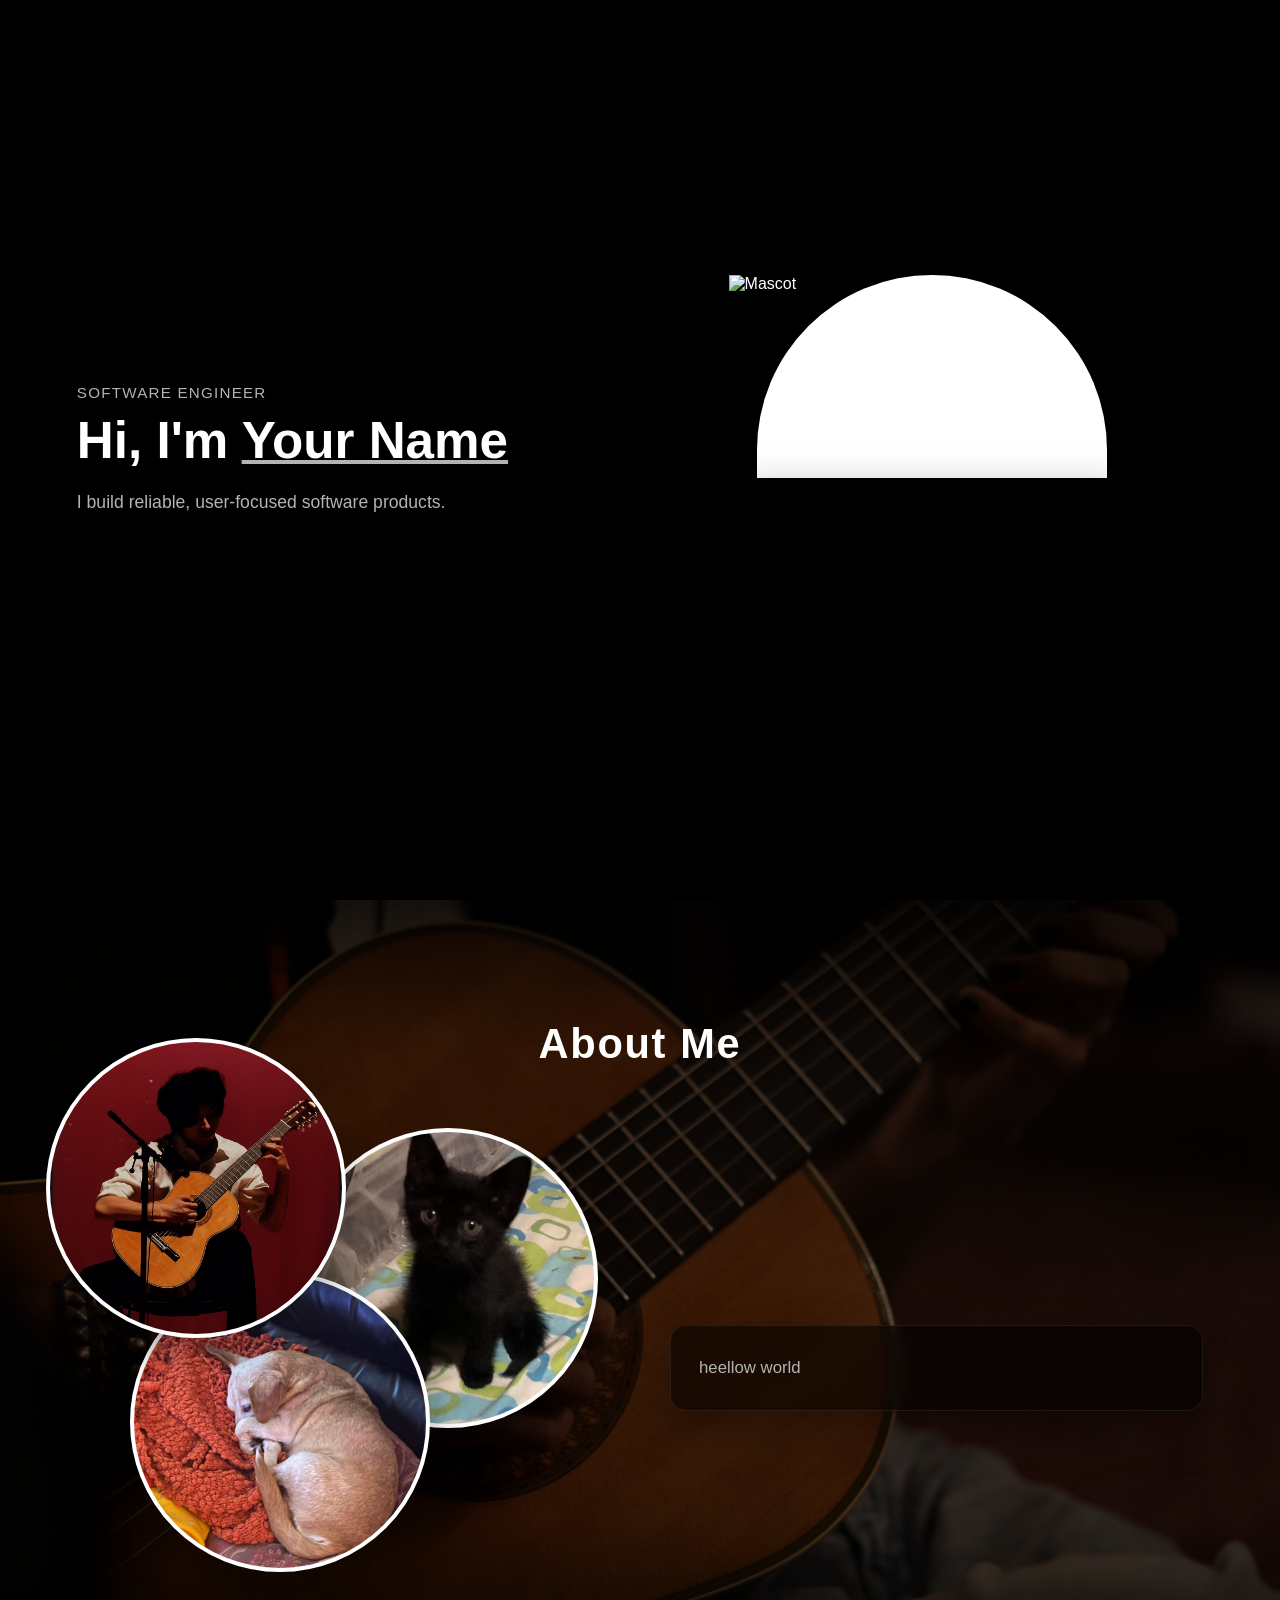
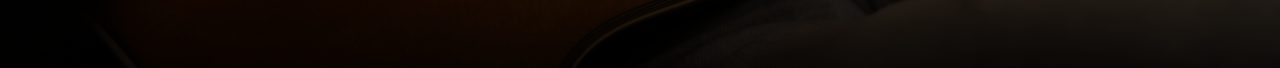
==== index.html @ 3bb7f2ee "Added about me section with photots of myself and my pets" ====
<!DOCTYPE html>
<html lang="en">
<head>
    <meta charset="UTF-8">
    <meta name="viewport" content="width=device-width, initial-scale=1.0">
    <title>Portfolio</title>
    <link rel="stylesheet" href="styles.css">
</head>
<body>
    <section class="hero">
        <div class="hero-left">
            <p class="eyebrow">Software Engineer</p>
            <h1 class="hero-title">Hi, I'm <span class="highlight">Your Name</span></h1>
            <p class="hero-subtitle">I build reliable, user-focused software products.</p>
        </div>
        <div class="hero-right">
            <div class="mascot-scene">
                <div class="mascot-backdrop"></div>
                <img src="mascot.png" alt="Mascot" class="mascot-image">
                <div class="mascot-mask"></div>
            </div>
        </div>
    </section>

    <section class="about">
        <div class="about-overlay"></div>
        <div class="about-header">
            <h2>About Me</h2>
        </div>
        <div class="about-content">
            <div class="photo-stack">
                <div class="photo-circle circle-me" data-depth="16" aria-label="Me"></div>
                <div class="photo-circle circle-dog" data-depth="10" aria-label="Dog"></div>
                <div class="photo-circle circle-cat" data-depth="12" aria-label="Cat"></div>
            </div>
            <div class="about-text">
                <p class="placeholder">
                    heellow world
                </p>
            </div>
        </div>
    </section>
    <script src="script.js"></script>
</body>
</html>
---- styles.css ----
/* Base reset */
* {
    margin: 0;
    padding: 0;
    box-sizing: border-box;
}

:root {
    --black: #000000;
    --black-soft: #111111;
    --white: #ffffff;
    --gray: #b3b3b3;
    --shadow: 0 18px 45px rgba(0, 0, 0, 0.35);
}

body {
    font-family: -apple-system, BlinkMacSystemFont, 'Segoe UI', Roboto, 'Helvetica Neue', Arial, sans-serif;
    background: var(--black);
    color: var(--white);
    min-height: 100vh;
}

/* Hero layout */
.hero {
    display: grid;
    grid-template-columns: 1fr 1fr;
    min-height: 100vh;
    align-items: center;
    padding: 0 6vw;
    gap: 40px;
}

.hero-left .eyebrow {
    font-size: 0.95rem;
    letter-spacing: 0.08em;
    text-transform: uppercase;
    color: var(--gray);
    margin-bottom: 12px;
}

.hero-title {
    font-size: clamp(2.8rem, 4vw, 3.8rem);
    line-height: 1.1;
    margin-bottom: 18px;
}

.highlight {
    color: var(--white);
    text-decoration: underline;
    text-decoration-thickness: 4px;
    text-decoration-color: var(--gray);
}

.hero-subtitle {
    font-size: 1.1rem;
    color: var(--gray);
    max-width: 520px;
    line-height: 1.6;
}

.hero-right {
    display: flex;
    justify-content: center;
    align-items: center;
}

/* Mascot scene */
.mascot-scene {
    position: relative;
    width: min(350px, 70vw);
    height: min(350px, 70vw);
}

.mascot-backdrop {
    position: absolute;
    inset: 0;
    background: var(--white);
    border-radius: 50% 50% 0 0;
    clip-path: ellipse(100% 70% at 50% 50%);
    transform: translateY(80px);
    opacity: 0;
    animation: riseUp 0.5s ease-out forwards 0s;
}

.mascot-image {
    position: absolute;
    inset: 0;
    margin: auto;
    bottom: 16%;
    left: -8%;
    max-width: 120%;
    transform: translateY(100px);
    opacity: 0;
    animation: riseUp 0.5s ease-out forwards 0.15s, float 3s ease-in-out infinite 0.7s;
}

.mascot-mask {
    position: absolute;
    left: -8%;
    right: -8%;
    bottom: -8%;
    height: 50%;
    background: var(--black);
    transform: translateY(120px);
    opacity: 0;
    animation: riseUp 0.4s ease-out forwards 0.3s;
    box-shadow: var(--shadow);
}

@keyframes riseUp {
    from {
        transform: translateY(120px);
        opacity: 0;
    }
    to {
        transform: translateY(0);
        opacity: 1;
    }
}

@keyframes float {
    0% { transform: translateY(0); }
    50% { transform: translateY(-12px); }
    100% { transform: translateY(0); }
}

/* Responsive */
@media (max-width: 900px) {
    .hero {
        grid-template-columns: 1fr;
        padding: 60px 6vw;
        text-align: center;
    }
    .hero-right {
        order: -1;
        margin-bottom: 30px;
    }
    .hero-subtitle {
        margin: 0 auto;
    }
}

/* About Section */
.about {
    position: relative;
    background: var(--black);
    color: var(--white);
    padding: 120px 6vw;
    overflow: hidden;
}

.about-overlay {
    position: absolute;
    inset: 0;
    background:
        linear-gradient(to bottom, rgba(0,0,0,0.8) 0%, rgba(0,0,0,0.35) 20%, rgba(0,0,0,0.25) 50%, rgba(0,0,0,0.35) 80%, rgba(0,0,0,0.8) 100%),
        url('photos/background.jpg') center/cover no-repeat;
    opacity: 0.6;
    pointer-events: none;
}

.about-header {
    position: relative;
    text-align: center;
    margin-bottom: 120px;
    z-index: 1;
}

.about-header h2 {
    font-size: 2.6rem;
    letter-spacing: 0.04em;
}

.about-content {
    position: relative;
    display: grid;
    grid-template-columns: 1fr 1fr;
    gap: 60px;
    align-items: center;
    z-index: 1;
}

.photo-stack {
    position: relative;
    width: 100%;
    max-width: 420px;
    height: 360px;
    margin: 0 auto;
}

.photo-circle {
    position: absolute;
    width: 300px;
    height: 300px;
    border-radius: 50%;
    border: 4px solid var(--white);
    box-shadow: var(--shadow);
    background-size: cover;
    background-position: center;
    transform: translate(-50%, -50%);
    /* transition: transform 0.18s ease-out; */
    transition: 0.3s ease;
    will-change: transform;
    animation: floatSlow 5s ease-in-out infinite;
}

.circle-me {
    top: 0%;
    left: 15%;
    background-image: url('photos/me.jpg');
    z-index: 3;
    animation-duration: 5.5s;
}

.circle-dog {
    top: 65%;
    left: 35%;
    background-image: url('photos/dog.jpg');
    z-index: 2;
    animation-duration: 6.2s;
}

.circle-cat {
    top: 25%;
    left: 75%;
    background-image: url('photos/cat.jpg');
    z-index: 1;
    animation-duration: 6.8s;
}

@keyframes floatSlow {
    0% { transform: translate(-50%, -50%) translate(0, 0); }
    50% { transform: translate(-50%, -50%) translate(0, -10px); }
    100% { transform: translate(-50%, -50%) translate(0, 0); }
}

.about-text {
    position: relative;
    background: rgba(0,0,0,0.55);
    border: 1px solid rgba(255,255,255,0.08);
    border-radius: 16px;
    padding: 28px;
    backdrop-filter: blur(6px);
    box-shadow: var(--shadow);
}

.about-text .placeholder {
    color: var(--gray);
    line-height: 1.7;
    font-size: 1.05rem;
}

/* Responsive for About */
@media (max-width: 900px) {
    .about {
        padding: 90px 6vw;
    }
    .about-content {
        grid-template-columns: 1fr;
        gap: 40px;
    }
    .photo-stack {
        height: 320px;
    }
    .photo-circle {
        width: 150px;
        height: 150px;
    }
}
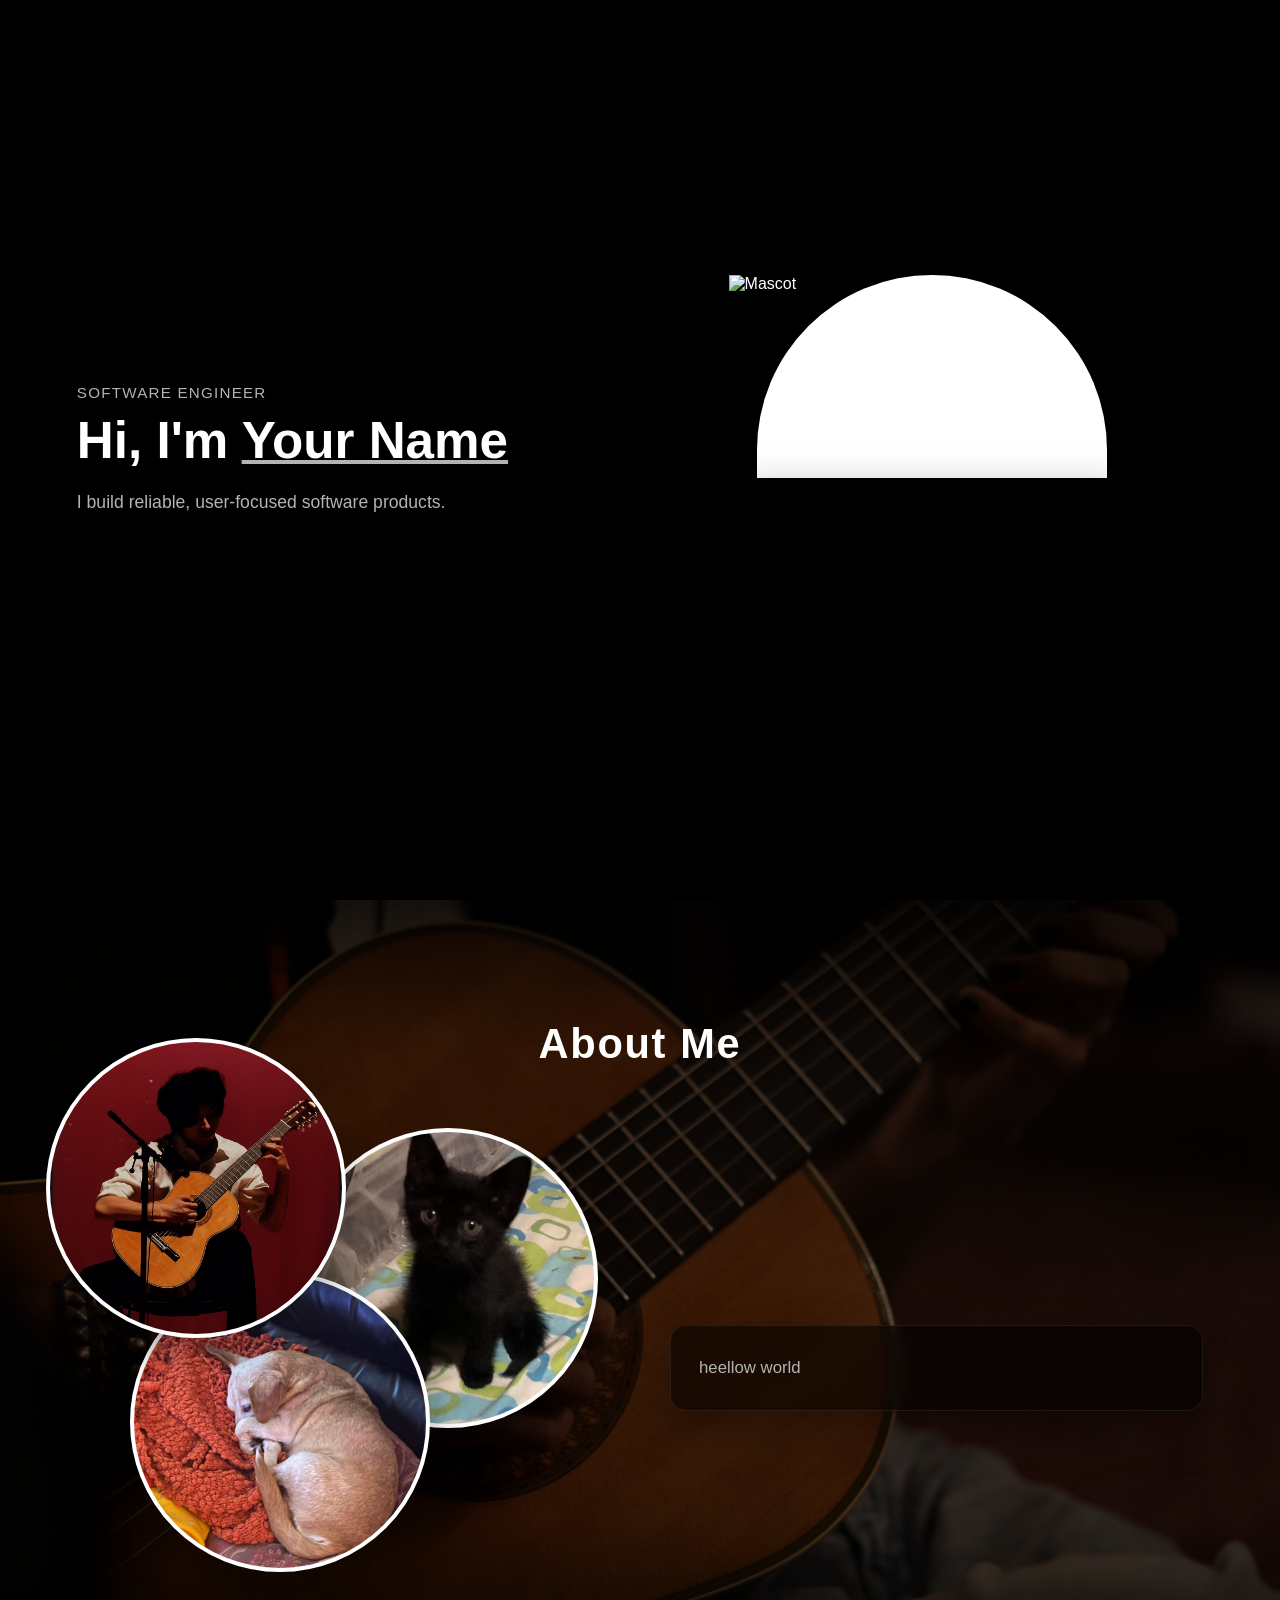
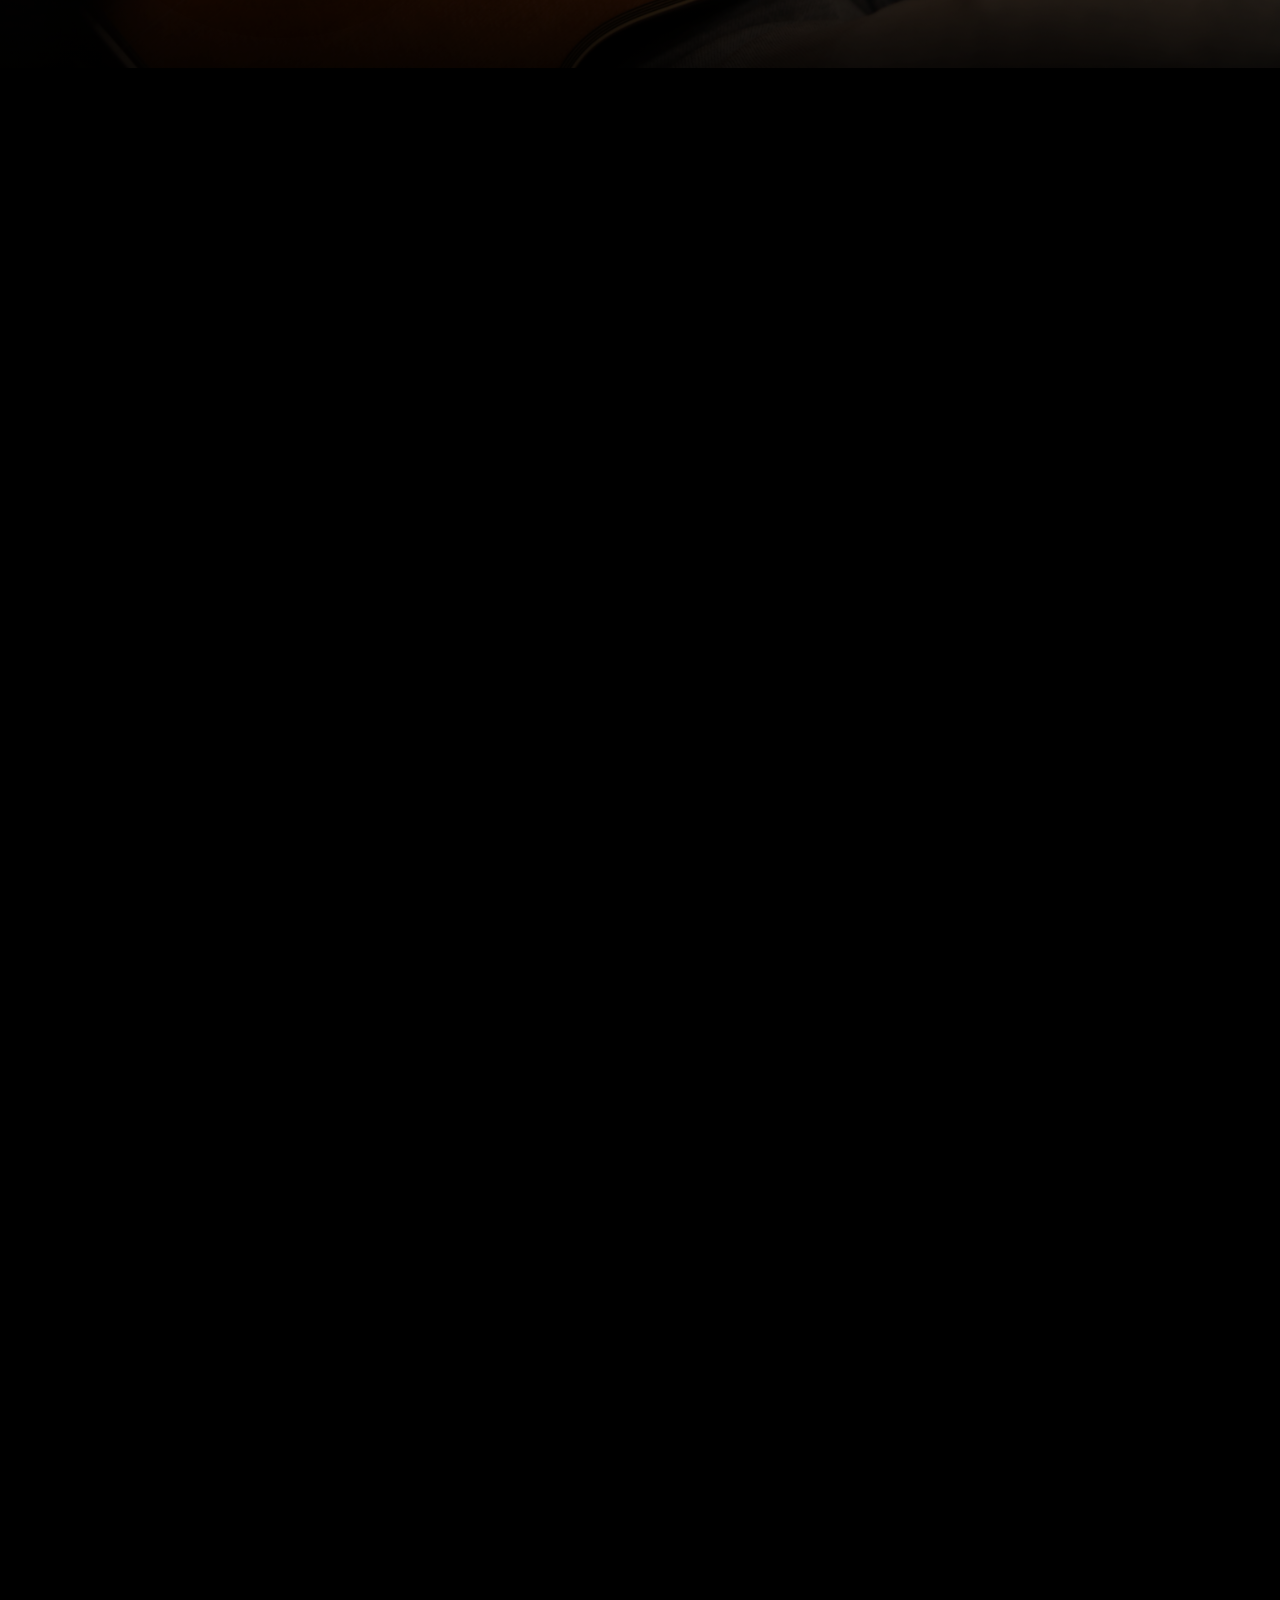
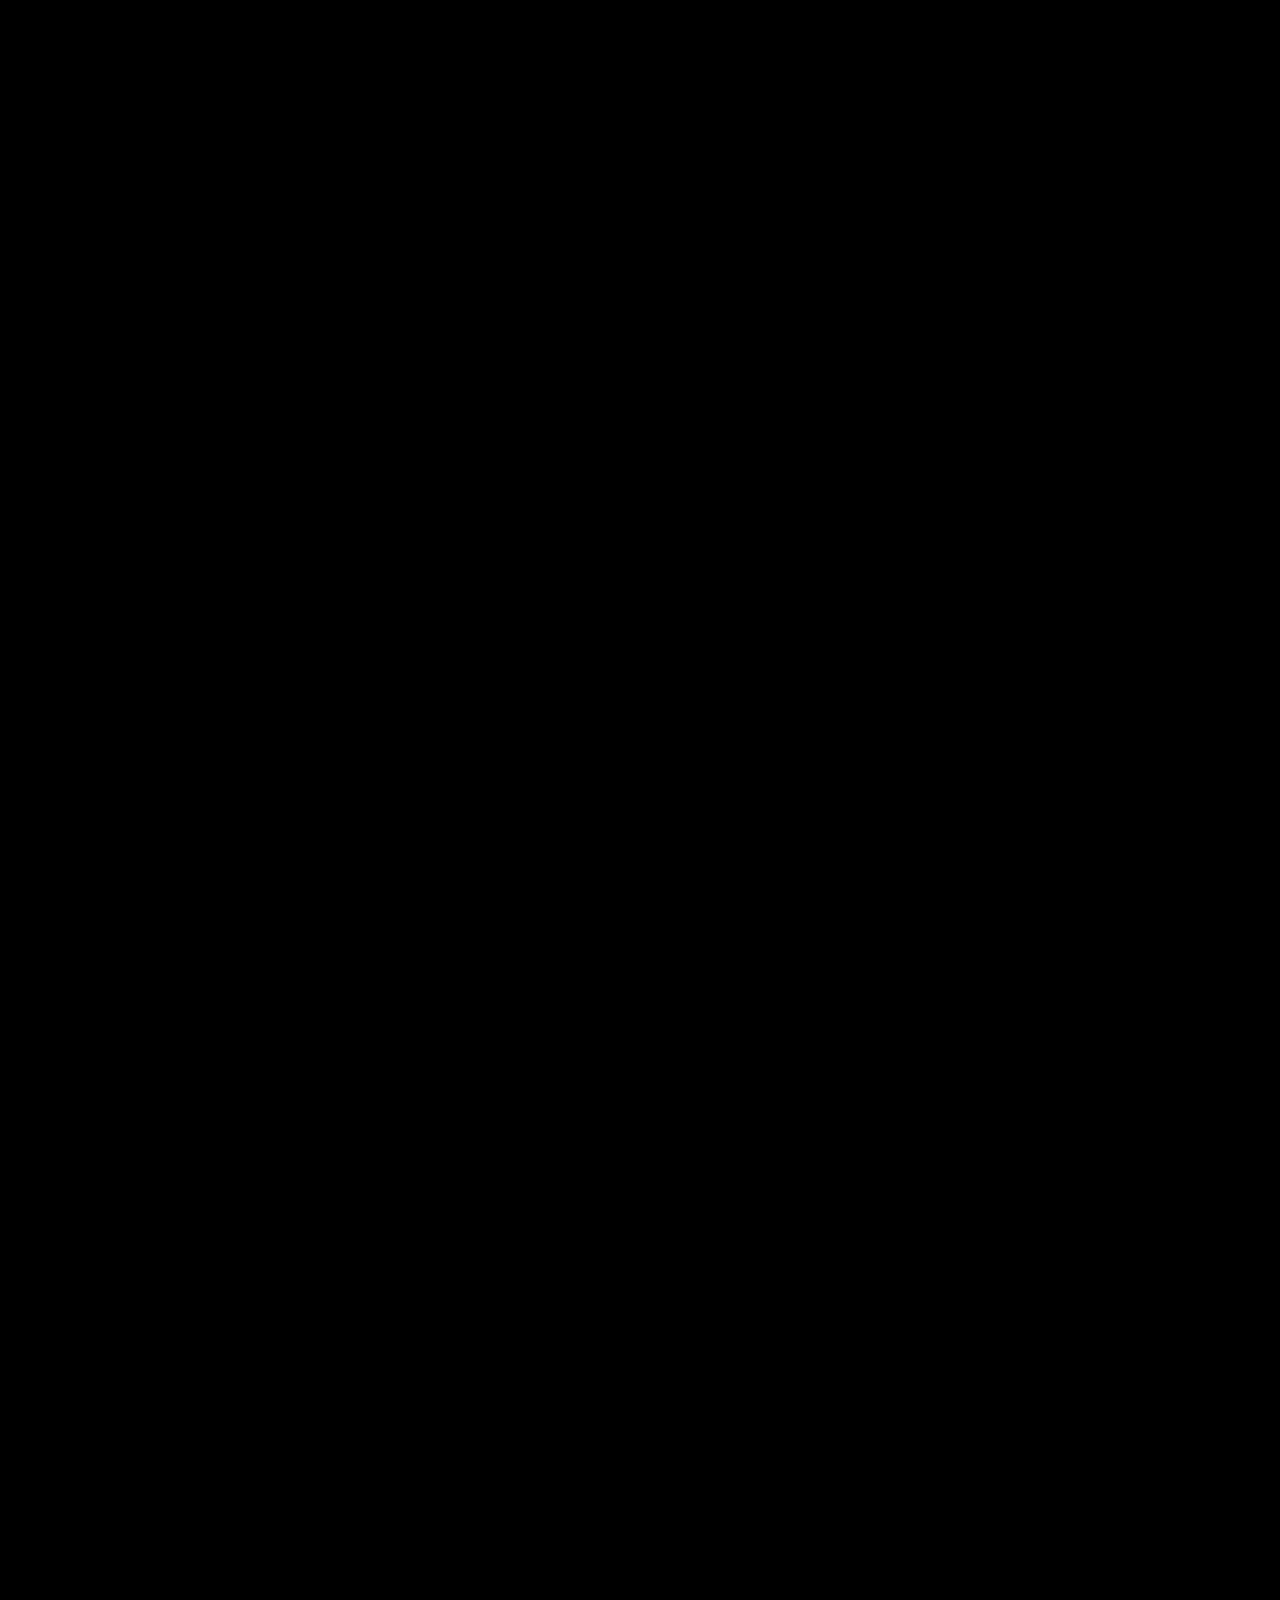
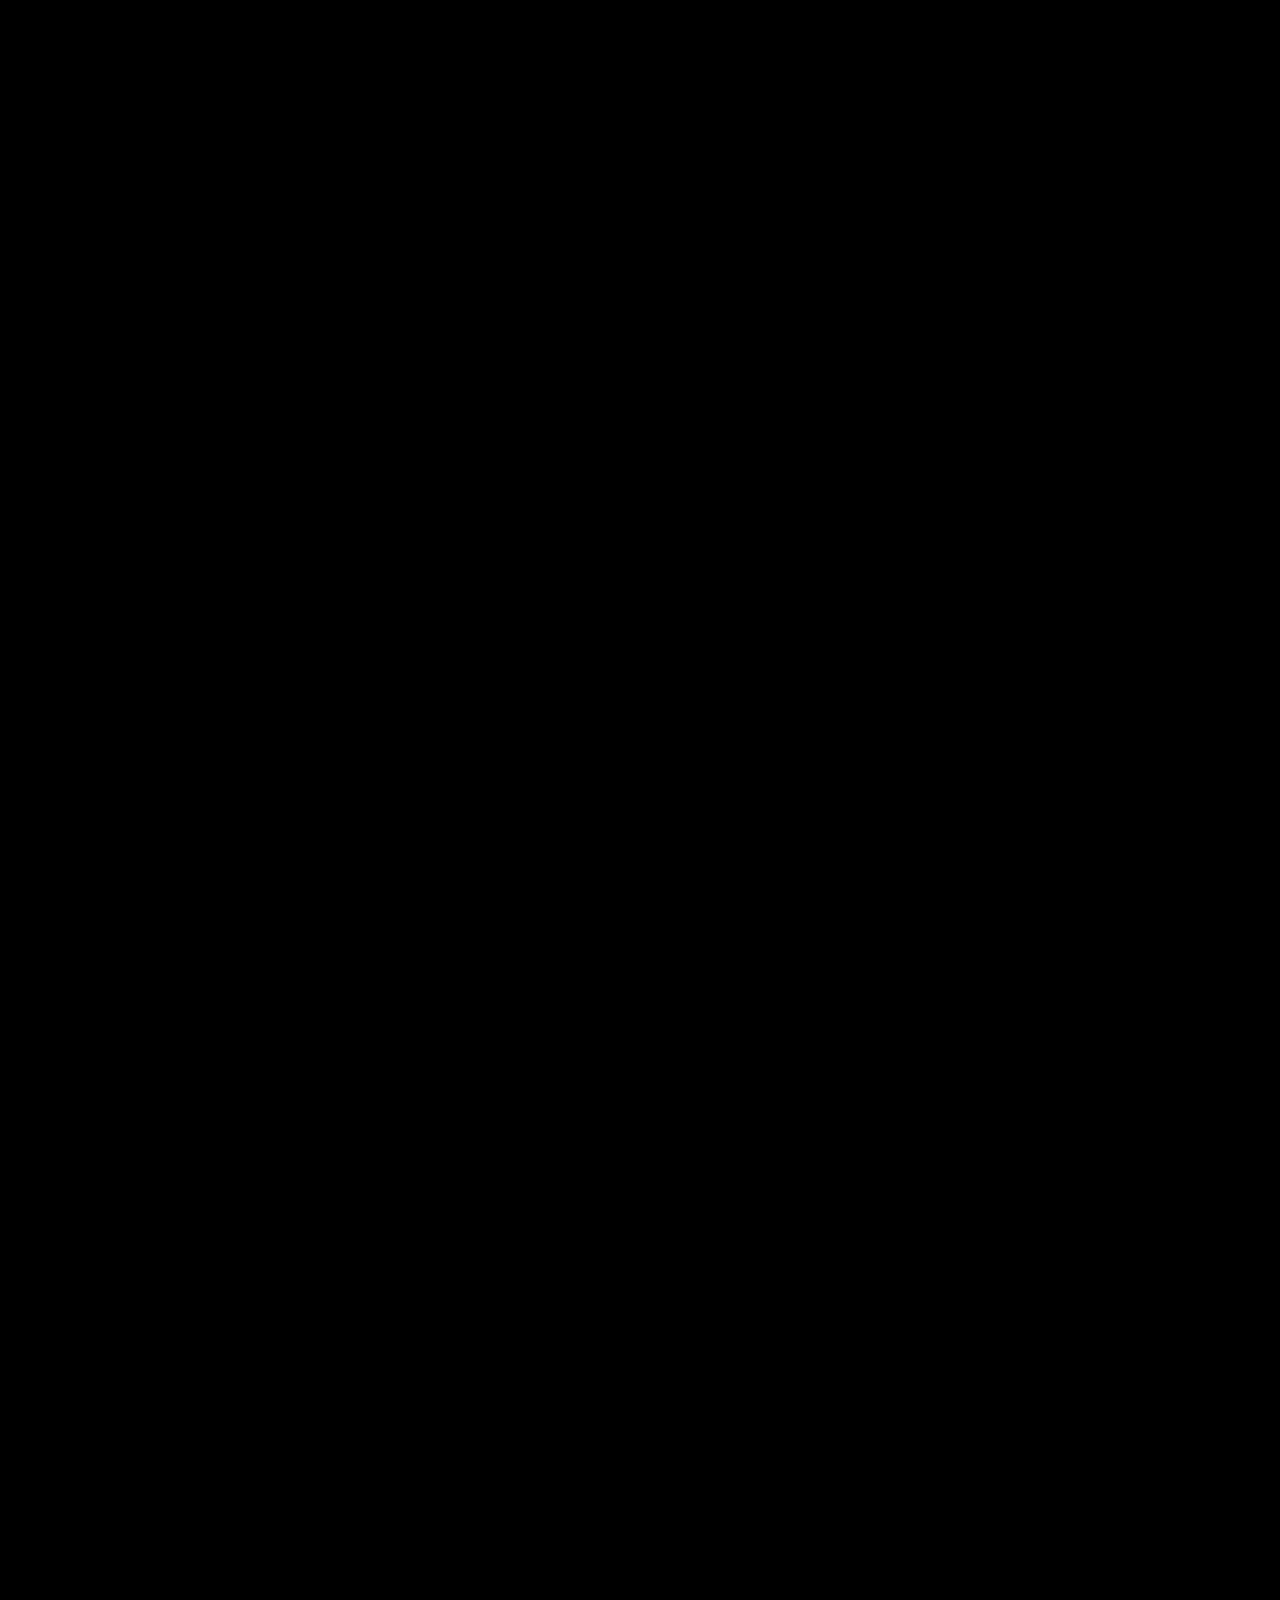
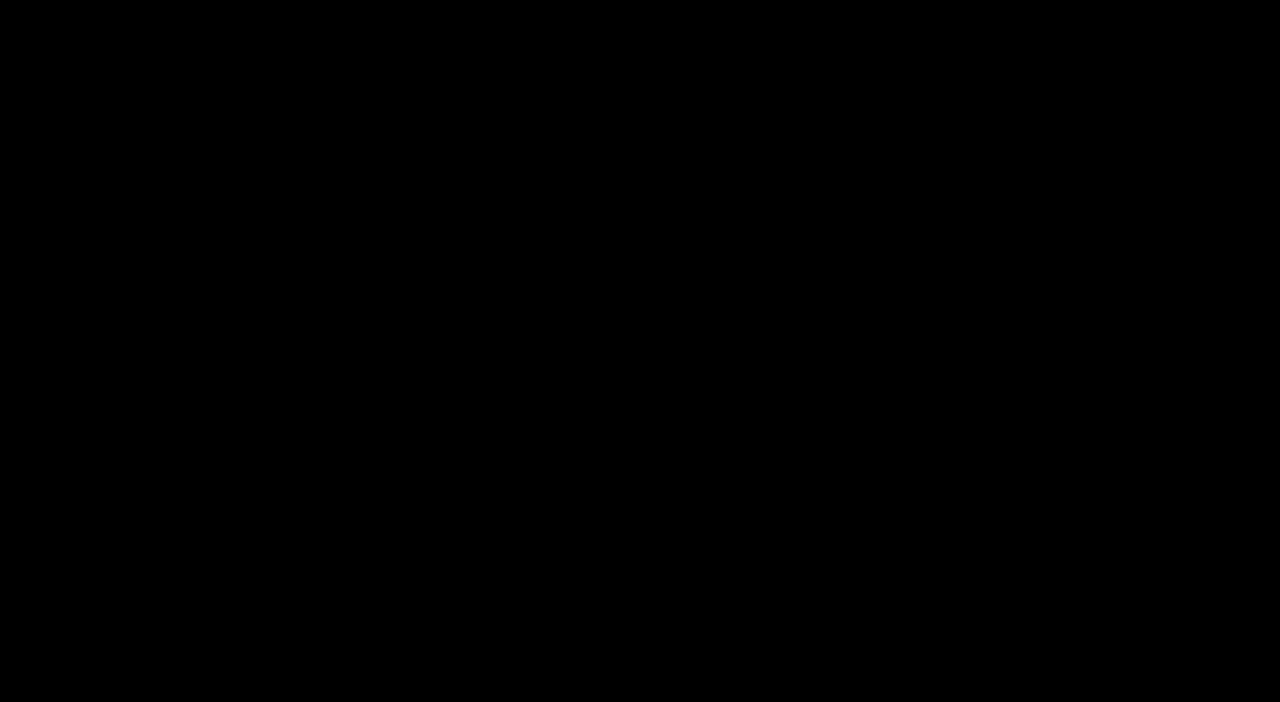
==== commit 8e31fd19: "Added proejcts section with animations. Need to add the actual projects and edit the pages and creat" ====
--- a/index.html
+++ b/index.html
@@ -40,6 +40,31 @@
             </div>
         </div>
     </section>
+
+    <section class="projects">
+        <div class="projects-header">
+            <h2>Projects</h2>
+        </div>
+        <div class="projects-container">
+            <a href="project-1.html" class="project-card" data-index="0">
+                <div class="project-thumbnail" style="background-image: url('photos/background.jpg');"></div>
+                <div class="project-title">Project 1</div>
+            </a>
+            <a href="project-2.html" class="project-card" data-index="1">
+                <div class="project-thumbnail" style="background-image: url('photos/background.jpg');"></div>
+                <div class="project-title">Project 2</div>
+            </a>
+            <a href="project-3.html" class="project-card" data-index="2">
+                <div class="project-thumbnail" style="background-image: url('photos/background.jpg');"></div>
+                <div class="project-title">Project 3</div>
+            </a>
+            <a href="project-4.html" class="project-card" data-index="3">
+                <div class="project-thumbnail" style="background-image: url('photos/background.jpg');"></div>
+                <div class="project-title">Project 4</div>
+            </a>
+        </div>
+    </section>
+
     <script src="script.js"></script>
 </body>
 </html>
--- a/styles.css
+++ b/styles.css
@@ -164,6 +164,14 @@
     text-align: center;
     margin-bottom: 120px;
     z-index: 1;
+    opacity: 0;
+    transform: translateY(30px);
+    transition: opacity 0.8s ease-out, transform 0.8s ease-out;
+}
+
+.about-header.visible {
+    opacity: 1;
+    transform: translateY(0);
 }
 
 .about-header h2 {
@@ -250,6 +258,147 @@
     font-size: 1.05rem;
 }
 
+/* Projects Section */
+.projects {
+    background: var(--black);
+    min-height: 100vh;
+    padding: 80px 6vw 120px;
+    position: relative;
+}
+
+.projects-header {
+    text-align: center;
+    margin-bottom: 80px;
+    opacity: 0;
+    transform: translateY(30px);
+    transition: opacity 0.8s ease-out, transform 0.8s ease-out;
+}
+
+.projects-header.visible {
+    opacity: 1;
+    transform: translateY(0);
+}
+
+.projects-header h2 {
+    font-size: 2.6rem;
+    letter-spacing: 0.04em;
+}
+
+.projects-container {
+    position: relative;
+    width: 100%;
+    min-height: calc(100vh + 3 * 1200px); /* Space for 4 cards with spacing */
+    overflow: visible;
+}
+
+.project-card {
+    position: absolute;
+    width: 90vw;
+    max-width: 1400px;
+    height: 75vh;
+    min-height: 550px;
+    left: 50%;
+    transform: translateX(-50%);
+    background: var(--black);
+    border-radius: 16px;
+    overflow: visible;
+    text-decoration: none;
+    cursor: pointer;
+    pointer-events: none;
+    /* transition: transform 0.3s cubic-bezier(0.34, 1.56, 0.64, 1), 
+                opacity 0.3s ease,
+                visibility 0.3s ease; */
+}
+
+.project-card.clickable {
+    pointer-events: auto;
+    cursor: pointer;
+}
+
+.project-card.entering {
+    bottom: 0;
+    transform: translateX(-50%) translateY(100%);
+}
+/* 
+.project-card.placed {
+    position: sticky !important;
+    top: 50vh !important;
+    left: 50% !important;
+    transform: translateX(-50%) translateY(-50%) scale(1) !important;
+    width: 90vw !important;
+    height: 75vh !important;
+    max-width: 1400px !important;
+    min-height: 550px !important;
+    transition: none !important; /* Disable transitions when placed to prevent issues 
+} */
+
+.project-card.placed {
+    position: sticky;
+    top: 50vh;
+    left: 50%;
+    transform: translateX(-1%) translateY(-50%) scale(1);
+
+    width: 90vw;                
+    max-width: 1400px;
+    height: 75vh;
+    min-height: 550px;
+    margin: 0 auto;
+
+    display: block;
+    min-height: 200px;
+    transition: none;
+}
+
+
+.project-thumbnail {
+    position: absolute;
+    inset: 0;
+    background-size: cover;
+    background-position: center;
+    opacity: 0.5;
+    z-index: 1;
+    transition: opacity 0.3s ease;
+}
+
+.project-card:hover .project-thumbnail {
+    opacity: 0.6;
+}
+
+.project-title {
+    position: absolute;
+    bottom: 40px;
+    left: 40px;
+    font-size: 2.4rem;
+    font-weight: 600;
+    color: var(--white);
+    z-index: 2;
+    text-shadow: 0 2px 10px rgba(0,0,0,0.5);
+}
+
+/* Responsive for Projects */
+@media (max-width: 900px) {
+    .projects {
+        padding: 60px 4vw 80px;
+    }
+    
+    .project-card {
+        width: 95vw;
+        height: 70vh;
+        min-height: 450px;
+    }
+    
+    .project-card.placed {
+        width: 95vw;
+        height: 70vh;
+    }
+    
+    .project-title {
+        font-size: 1.8rem;
+        bottom: 30px;
+        left: 30px;
+    }
+}
+
 /* Responsive for About */
 @media (max-width: 900px) {
     .about {
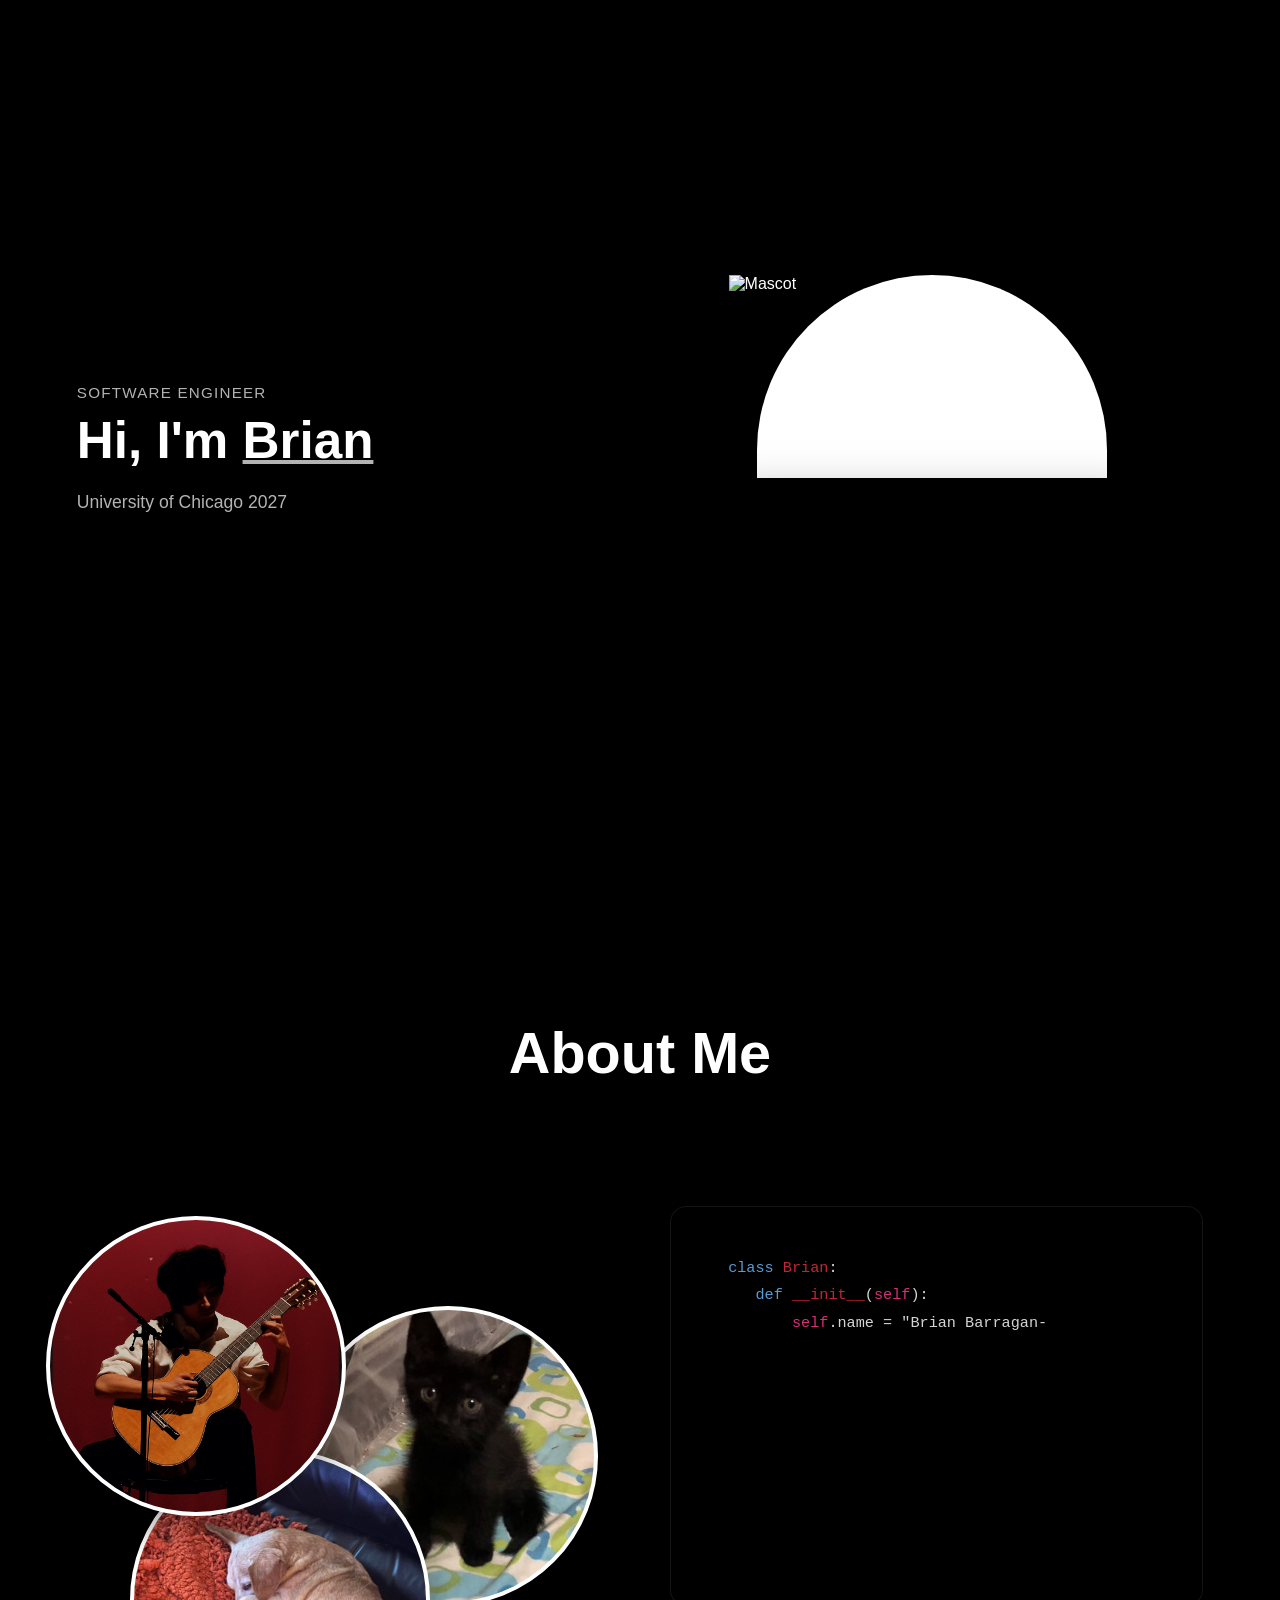
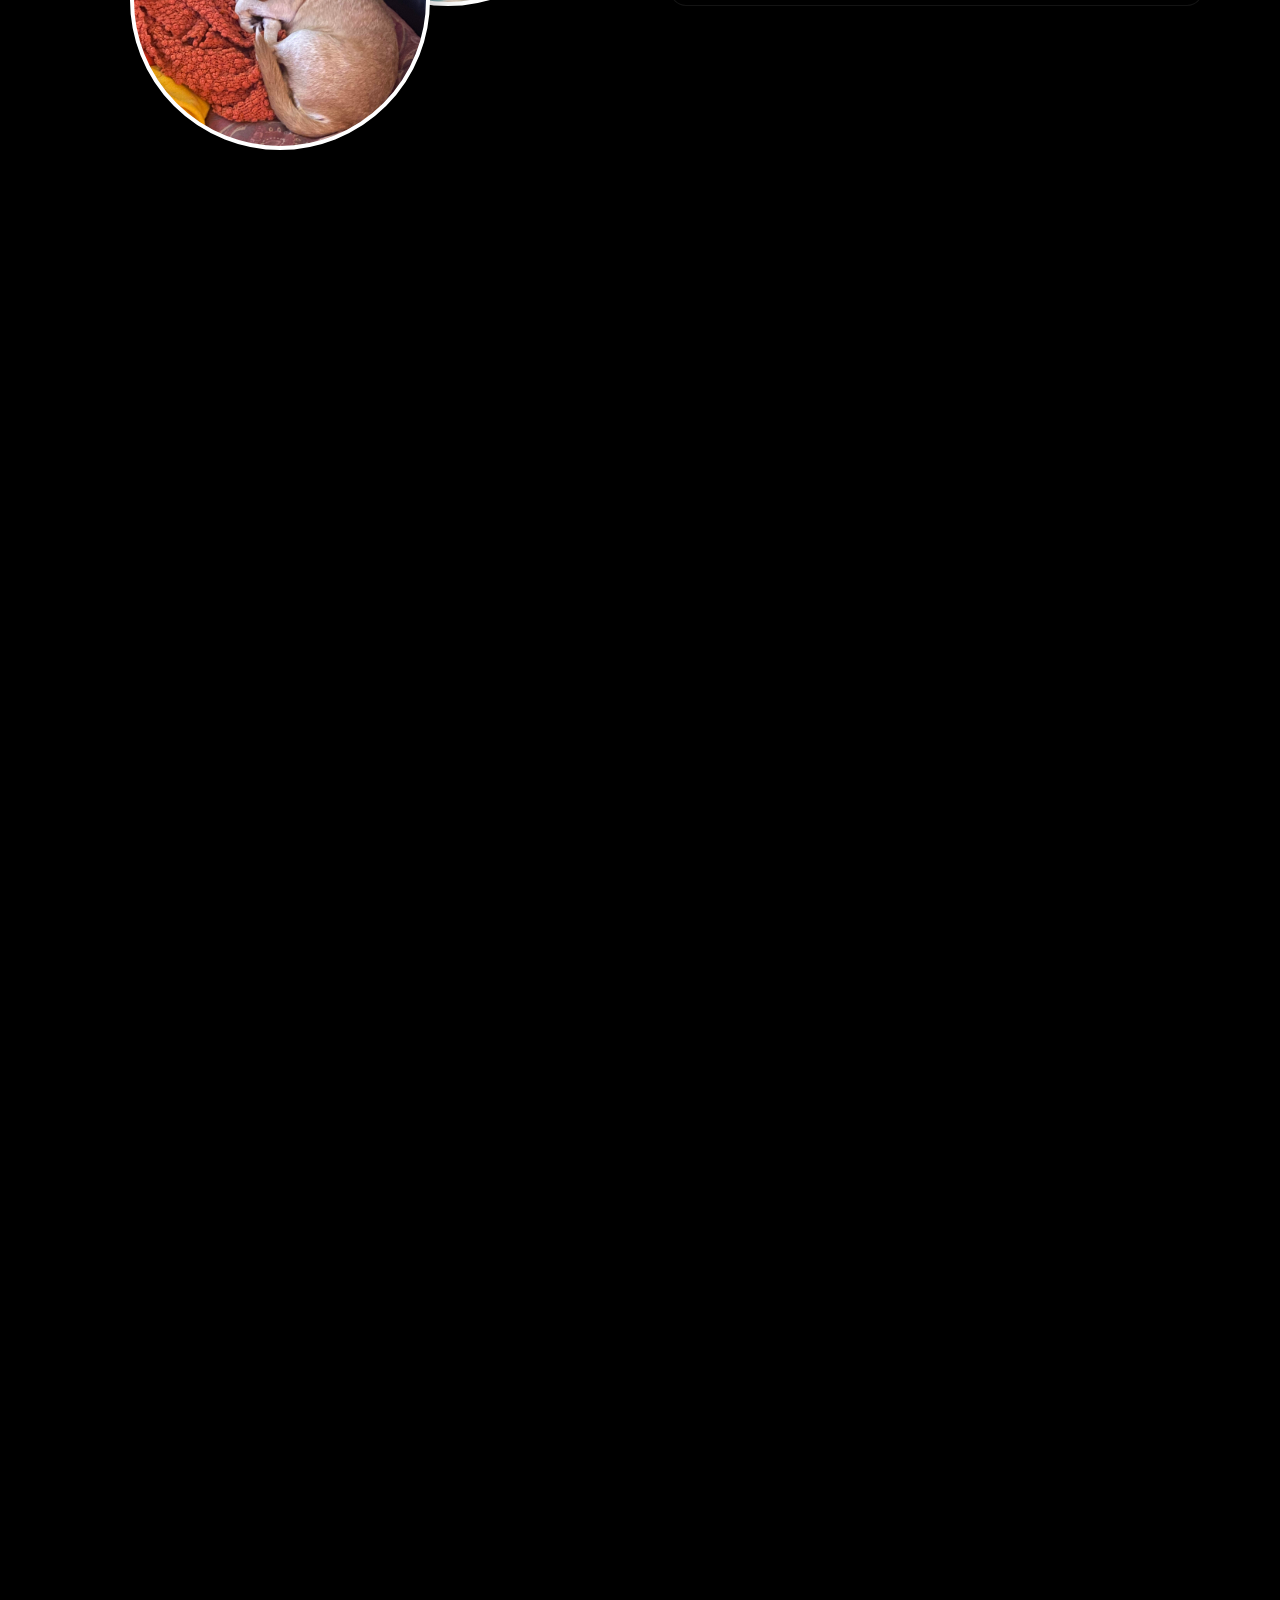
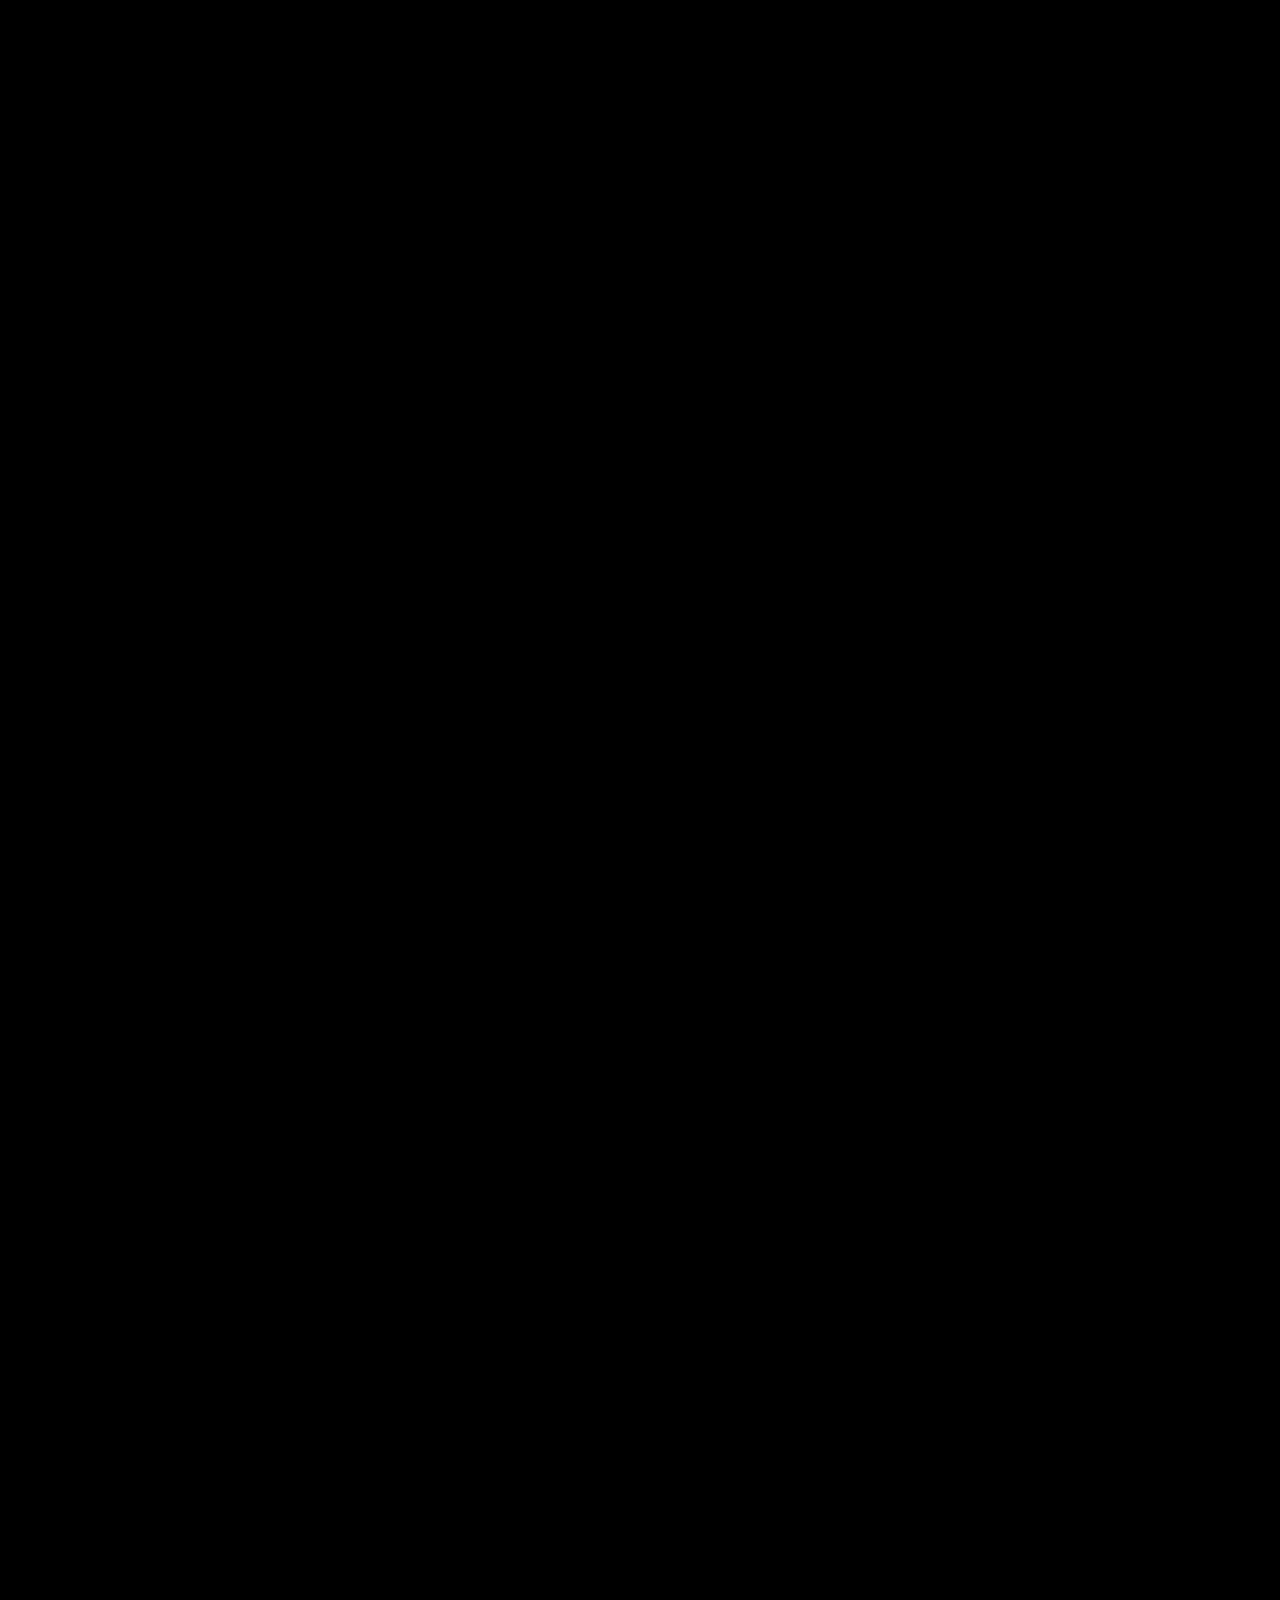
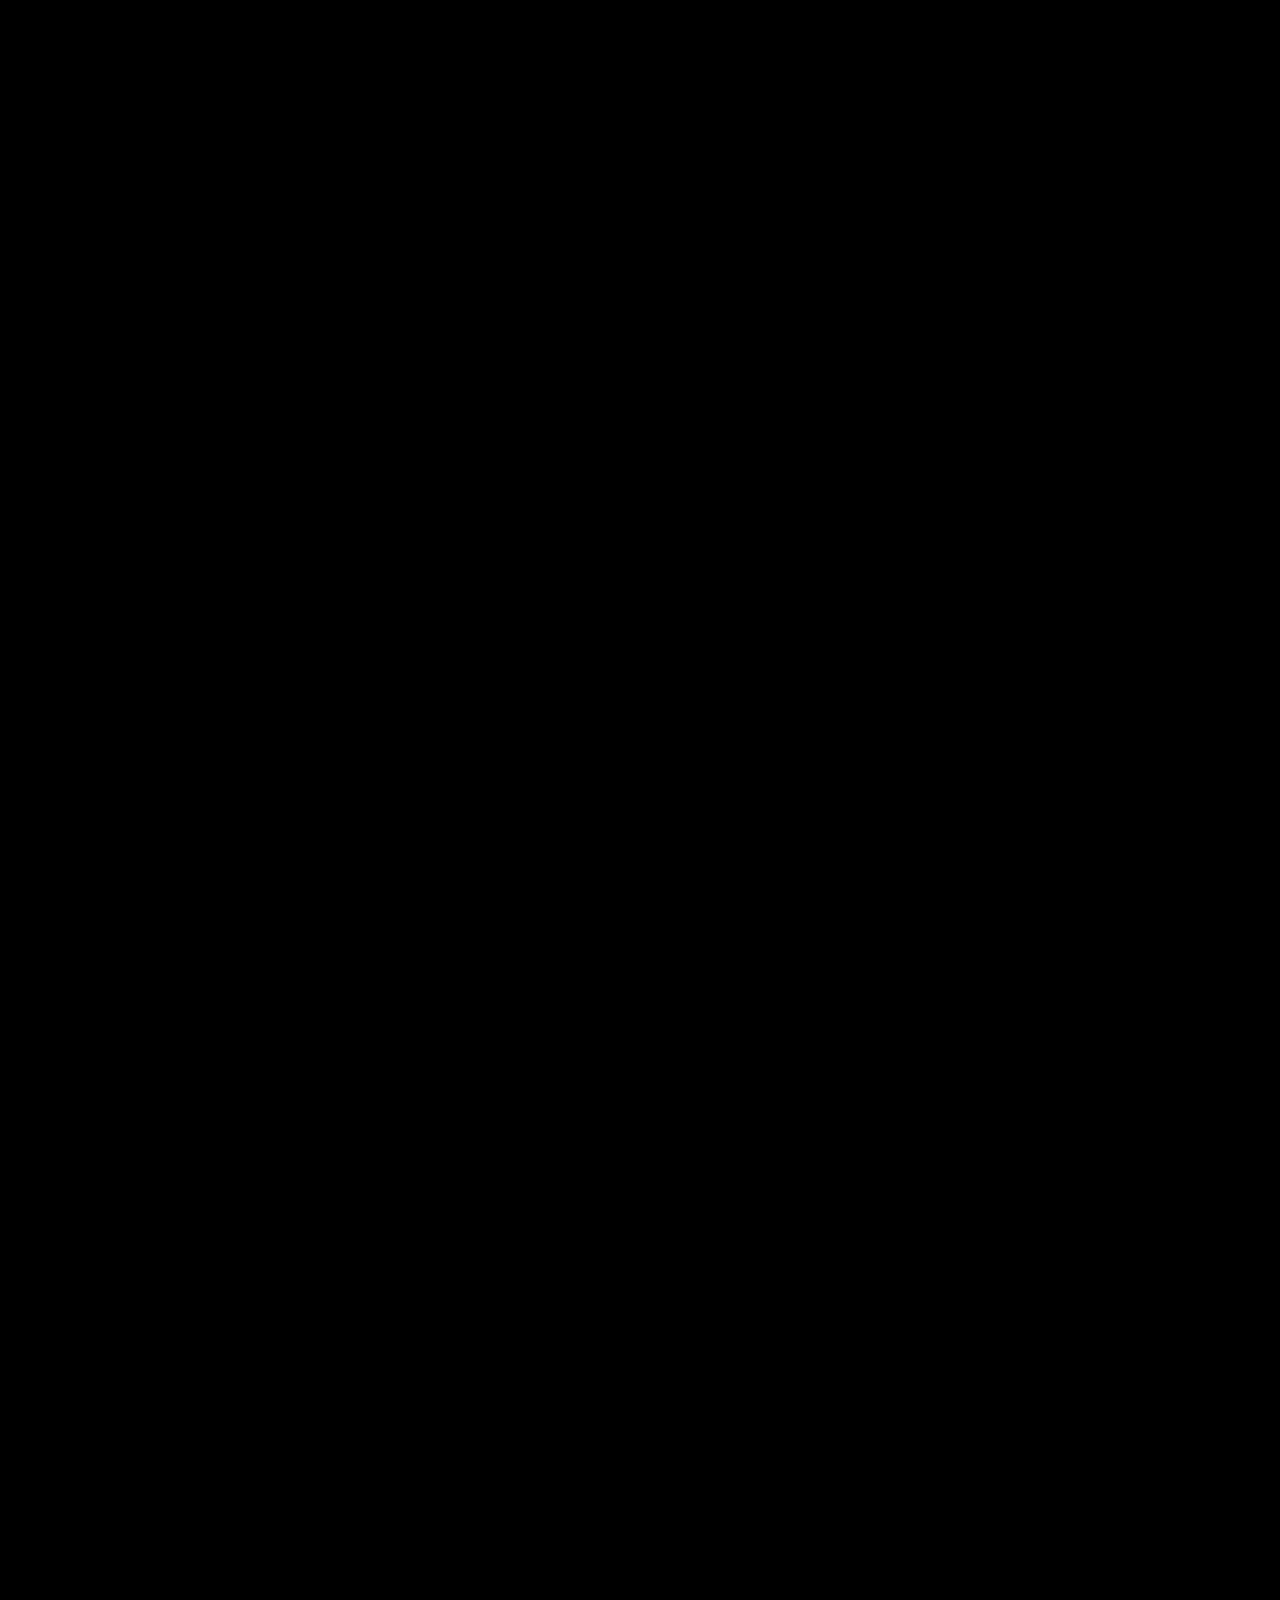
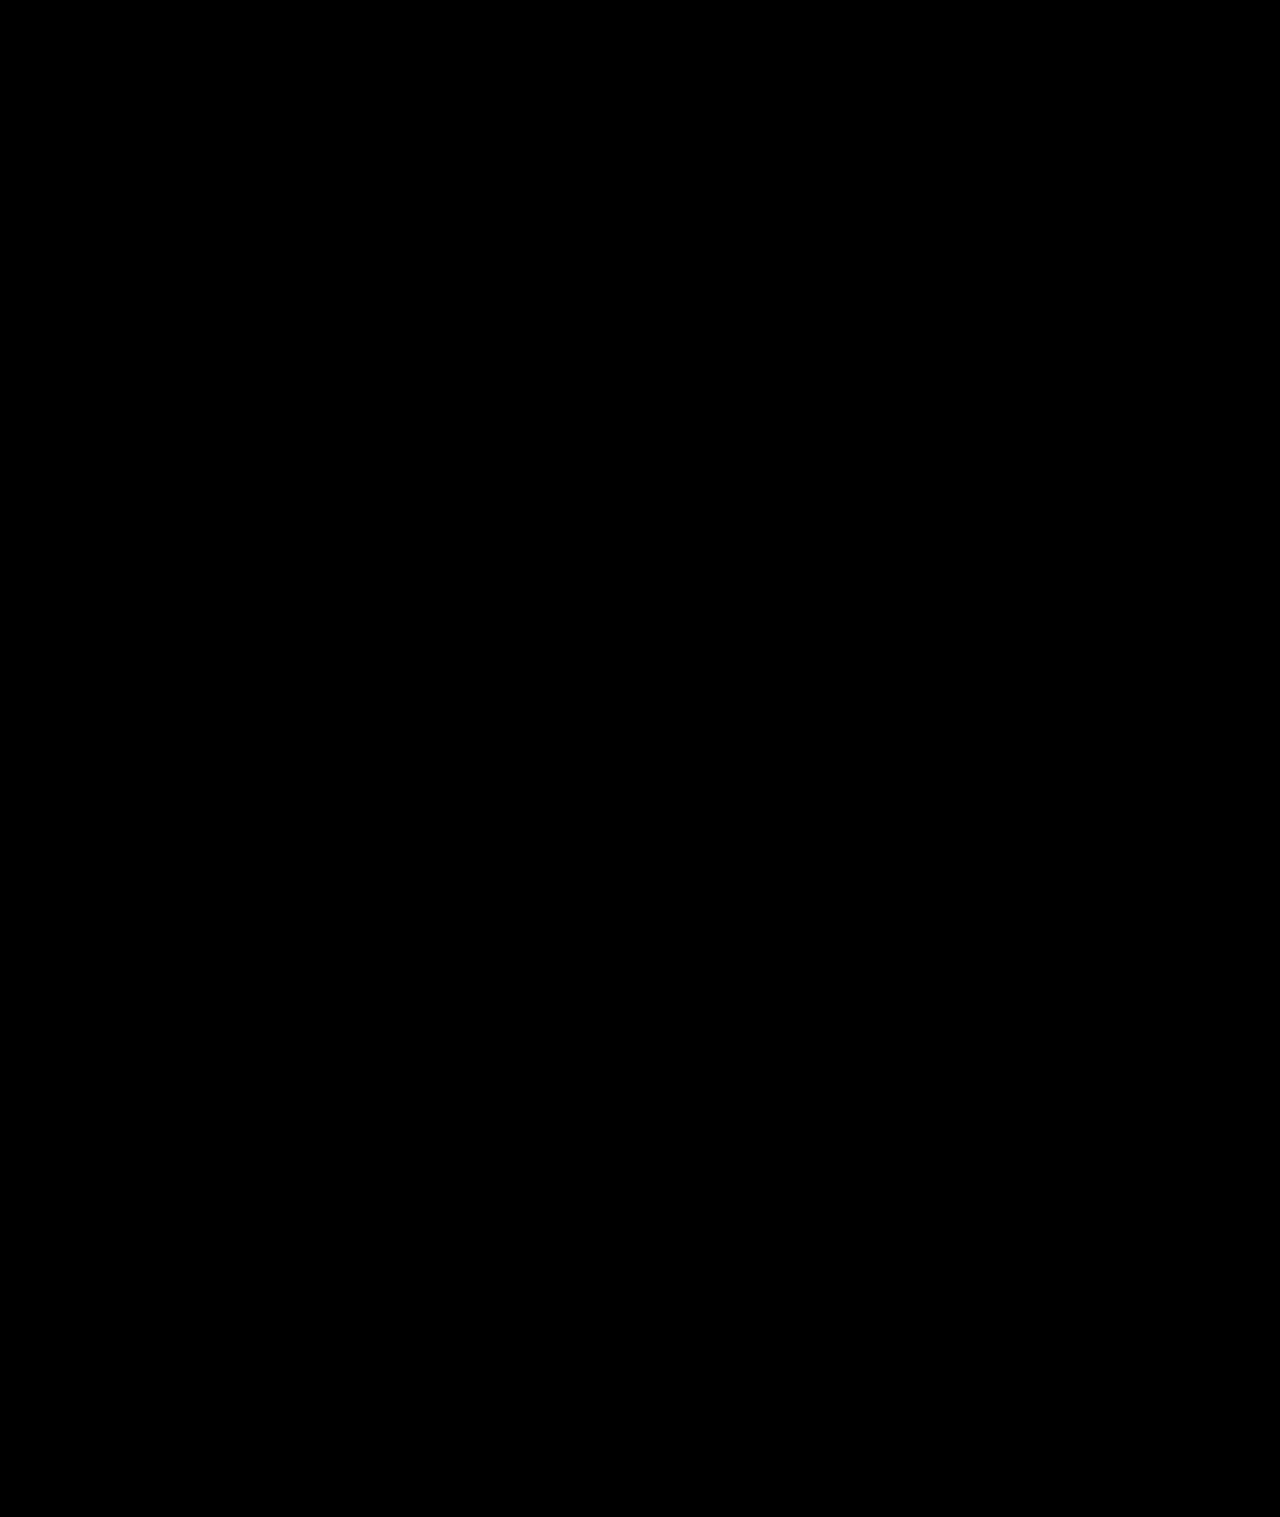
==== commit 3829aff4: "Added about me text with code editor style and animation that imitates a typewriter" ====
--- a/index.html
+++ b/index.html
@@ -10,8 +10,8 @@
     <section class="hero">
         <div class="hero-left">
             <p class="eyebrow">Software Engineer</p>
-            <h1 class="hero-title">Hi, I'm <span class="highlight">Your Name</span></h1>
-            <p class="hero-subtitle">I build reliable, user-focused software products.</p>
+            <h1 class="hero-title">Hi, I'm <span class="highlight">Brian</span></h1>
+            <p class="hero-subtitle">University of Chicago 2027</p>
         </div>
         <div class="hero-right">
             <div class="mascot-scene">
@@ -23,7 +23,6 @@
     </section>
 
     <section class="about">
-        <div class="about-overlay"></div>
         <div class="about-header">
             <h2>About Me</h2>
         </div>
@@ -34,9 +33,32 @@
                 <div class="photo-circle circle-cat" data-depth="12" aria-label="Cat"></div>
             </div>
             <div class="about-text">
-                <p class="placeholder">
-                    heellow world
-                </p>
+                <pre><code class="code-content"> class Brian:
+    def __init__(self):
+        self.name = "Brian Barragan-Cid"
+        self.interests = ["coding", "problem-solving", 
+                    "creating-anything", "guitar/music"]
+        self.skills = ["Python", "JS", "HTML/CSS", "R", 
+                    "C++", "SQL", "React", 
+                    "Sick-Guitar-Playing"]
+        self.pets = ["Luna (cat)", "Rambo (dog)"]
+
+    def why_i_code(self):
+        if "coding" in self.interests: 
+            return "because watching ideas become reality never gets old"
+    
+    def debug_life(self, bugs):
+        if bugs > 0:
+            return "keep iterating..."
+        return "done? never. always room to improve"
+    
+    def happiness_level(self, job_offer = False):
+        if ("Python" in self.skills and 
+            len(self.pets) > 0 and job_offer):
+            return "high"
+        return "eh"
+
+</code></pre>
             </div>
         </div>
     </section>
--- a/styles.css
+++ b/styles.css
@@ -77,9 +77,7 @@
     background: var(--white);
     border-radius: 50% 50% 0 0;
     clip-path: ellipse(100% 70% at 50% 50%);
-    transform: translateY(80px);
-    opacity: 0;
-    animation: riseUp 0.5s ease-out forwards 0s;
+    opacity: 1;
 }
 
 .mascot-image {
@@ -89,9 +87,8 @@
     bottom: 16%;
     left: -8%;
     max-width: 120%;
-    transform: translateY(100px);
-    opacity: 0;
-    animation: riseUp 0.5s ease-out forwards 0.15s, float 3s ease-in-out infinite 0.7s;
+    opacity: 1;
+    animation: float 3s ease-in-out infinite 0.7s;
 }
 
 .mascot-mask {
@@ -101,21 +98,8 @@
     bottom: -8%;
     height: 50%;
     background: var(--black);
-    transform: translateY(120px);
-    opacity: 0;
-    animation: riseUp 0.4s ease-out forwards 0.3s;
+    opacity: 1;
     box-shadow: var(--shadow);
-}
-
-@keyframes riseUp {
-    from {
-        transform: translateY(120px);
-        opacity: 0;
-    }
-    to {
-        transform: translateY(0);
-        opacity: 1;
-    }
 }
 
 @keyframes float {
@@ -149,16 +133,6 @@
     overflow: hidden;
 }
 
-.about-overlay {
-    position: absolute;
-    inset: 0;
-    background:
-        linear-gradient(to bottom, rgba(0,0,0,0.8) 0%, rgba(0,0,0,0.35) 20%, rgba(0,0,0,0.25) 50%, rgba(0,0,0,0.35) 80%, rgba(0,0,0,0.8) 100%),
-        url('photos/background.jpg') center/cover no-repeat;
-    opacity: 0.6;
-    pointer-events: none;
-}
-
 .about-header {
     position: relative;
     text-align: center;
@@ -175,8 +149,7 @@
 }
 
 .about-header h2 {
-    font-size: 2.6rem;
-    letter-spacing: 0.04em;
+    font-size: 3.6rem;
 }
 
 .about-content {
@@ -184,7 +157,7 @@
     display: grid;
     grid-template-columns: 1fr 1fr;
     gap: 60px;
-    align-items: center;
+    align-items: start; /* Align items at the top to prevent shifting */
     z-index: 1;
 }
 
@@ -194,6 +167,8 @@
     max-width: 420px;
     height: 360px;
     margin: 0 auto;
+    margin-top: 30%;
+    align-self: start; /* Keep photos at top, don't center vertically */
 }
 
 .photo-circle {
@@ -206,10 +181,11 @@
     background-size: cover;
     background-position: center;
     transform: translate(-50%, -50%);
-    /* transition: transform 0.18s ease-out; */
+    transition: transform 0.18s ease-out;
     transition: 0.3s ease;
     will-change: transform;
     animation: floatSlow 5s ease-in-out infinite;
+    
 }
 
 .circle-me {
@@ -218,6 +194,7 @@
     background-image: url('photos/me.jpg');
     z-index: 3;
     animation-duration: 5.5s;
+    
 }
 
 .circle-dog {
@@ -244,18 +221,89 @@
 
 .about-text {
     position: relative;
+    align-self: start; /* Keep text at top, don't try to center */
     background: rgba(0,0,0,0.55);
     border: 1px solid rgba(255,255,255,0.08);
     border-radius: 16px;
     padding: 28px;
     backdrop-filter: blur(6px);
     box-shadow: var(--shadow);
+    /* Reserve space to prevent layout shift */
+    min-height: 400px; /* Adjust this to match your final text height */
 }
 
 .about-text .placeholder {
     color: var(--gray);
     line-height: 1.7;
     font-size: 1.05rem;
+}
+
+/* Code syntax highlighting styles */
+.about-text pre {
+    margin: 0;
+    padding: 0;
+    background: transparent;
+}
+
+.about-text .code-content {
+    font-family: 'Courier New', Courier, monospace;
+    background: rgba(0, 0, 0, 0.3);
+    padding: 20px;
+    border-radius: 8px;
+    overflow-x: auto;
+    font-size: 0.95rem;
+    line-height: 1.8;
+    white-space: pre-wrap;
+    word-wrap: break-word;
+    color: #d4d4d4; /* Default text color */
+    display: block;
+}
+
+.code-cursor {
+    display: inline-block;
+    width: 2px;
+    height: 1em;
+    background-color: #d4d4d4;
+    margin-left: 2px;
+    animation: blink 1s infinite;
+    vertical-align: baseline;
+}
+
+@keyframes blink {
+    0%, 50% {
+        opacity: 1;
+    }
+    51%, 100% {
+        opacity: 0;
+    }
+}
+
+.code-keyword {
+    color: #569cd6; /* Blue for keywords (if, for, class, def, etc.) */
+}
+
+.code-string {
+    color: #6a8759; /* Green for strings */
+}
+
+.code-function {
+    color: #c22532; /* Red/Orange for function names (after def) */
+}
+
+.code-class {
+    color: #c22532; /* Red/Orange for class names (after class) */
+}
+
+.code-comment {
+    color: #6a9955; /* Green-gray for comments */
+}
+
+.code-number {
+    color: #d73075; /* Light green for numbers */
+}
+
+.code-self {
+    color: #d73075;
 }
 
 /* Projects Section */
@@ -280,14 +328,13 @@
 }
 
 .projects-header h2 {
-    font-size: 2.6rem;
-    letter-spacing: 0.04em;
+    font-size: 4.6rem;
 }
 
 .projects-container {
     position: relative;
     width: 100%;
-    min-height: calc(100vh + 3 * 1200px); /* Space for 4 cards with spacing */
+    min-height: calc(100vh + 3.5 * 1200px); /* Space for 4 cards with spacing */
     overflow: visible;
 }
 
@@ -305,9 +352,6 @@
     text-decoration: none;
     cursor: pointer;
     pointer-events: none;
-    /* transition: transform 0.3s cubic-bezier(0.34, 1.56, 0.64, 1), 
-                opacity 0.3s ease,
-                visibility 0.3s ease; */
 }
 
 .project-card.clickable {
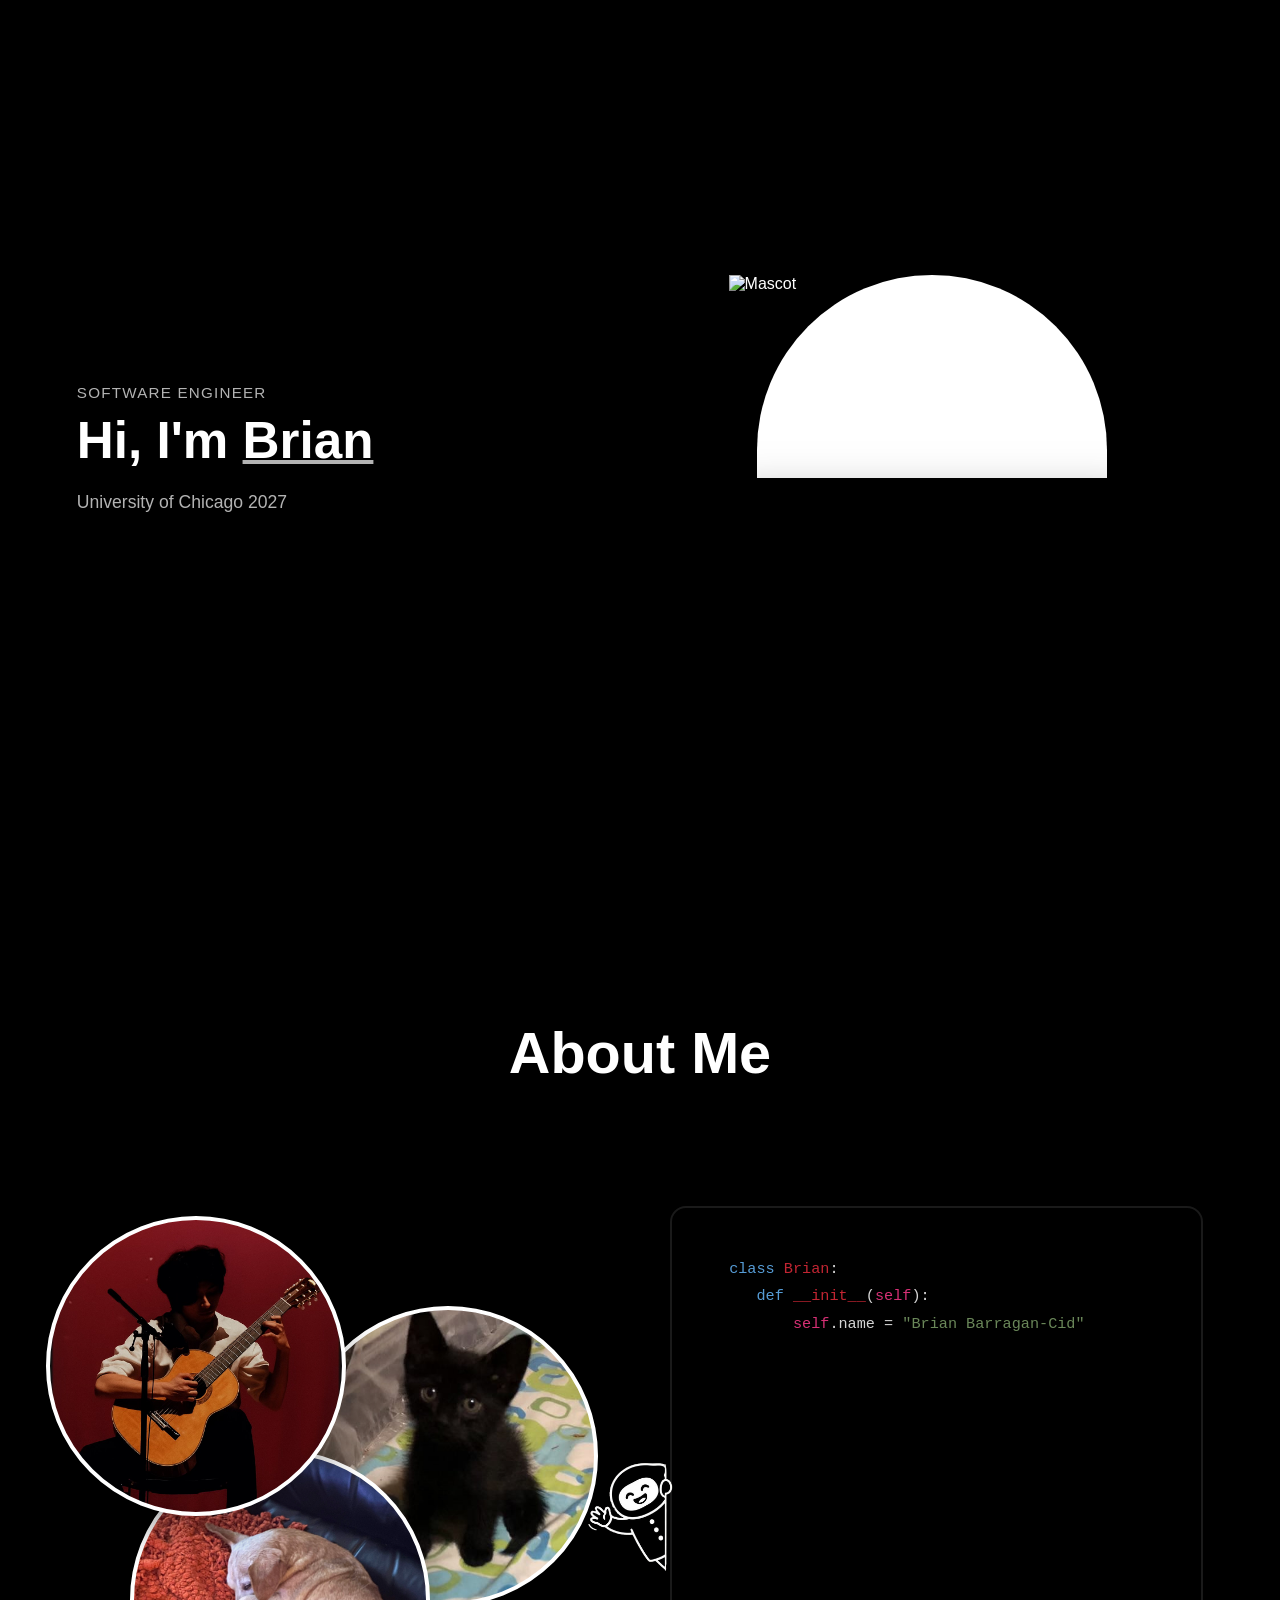
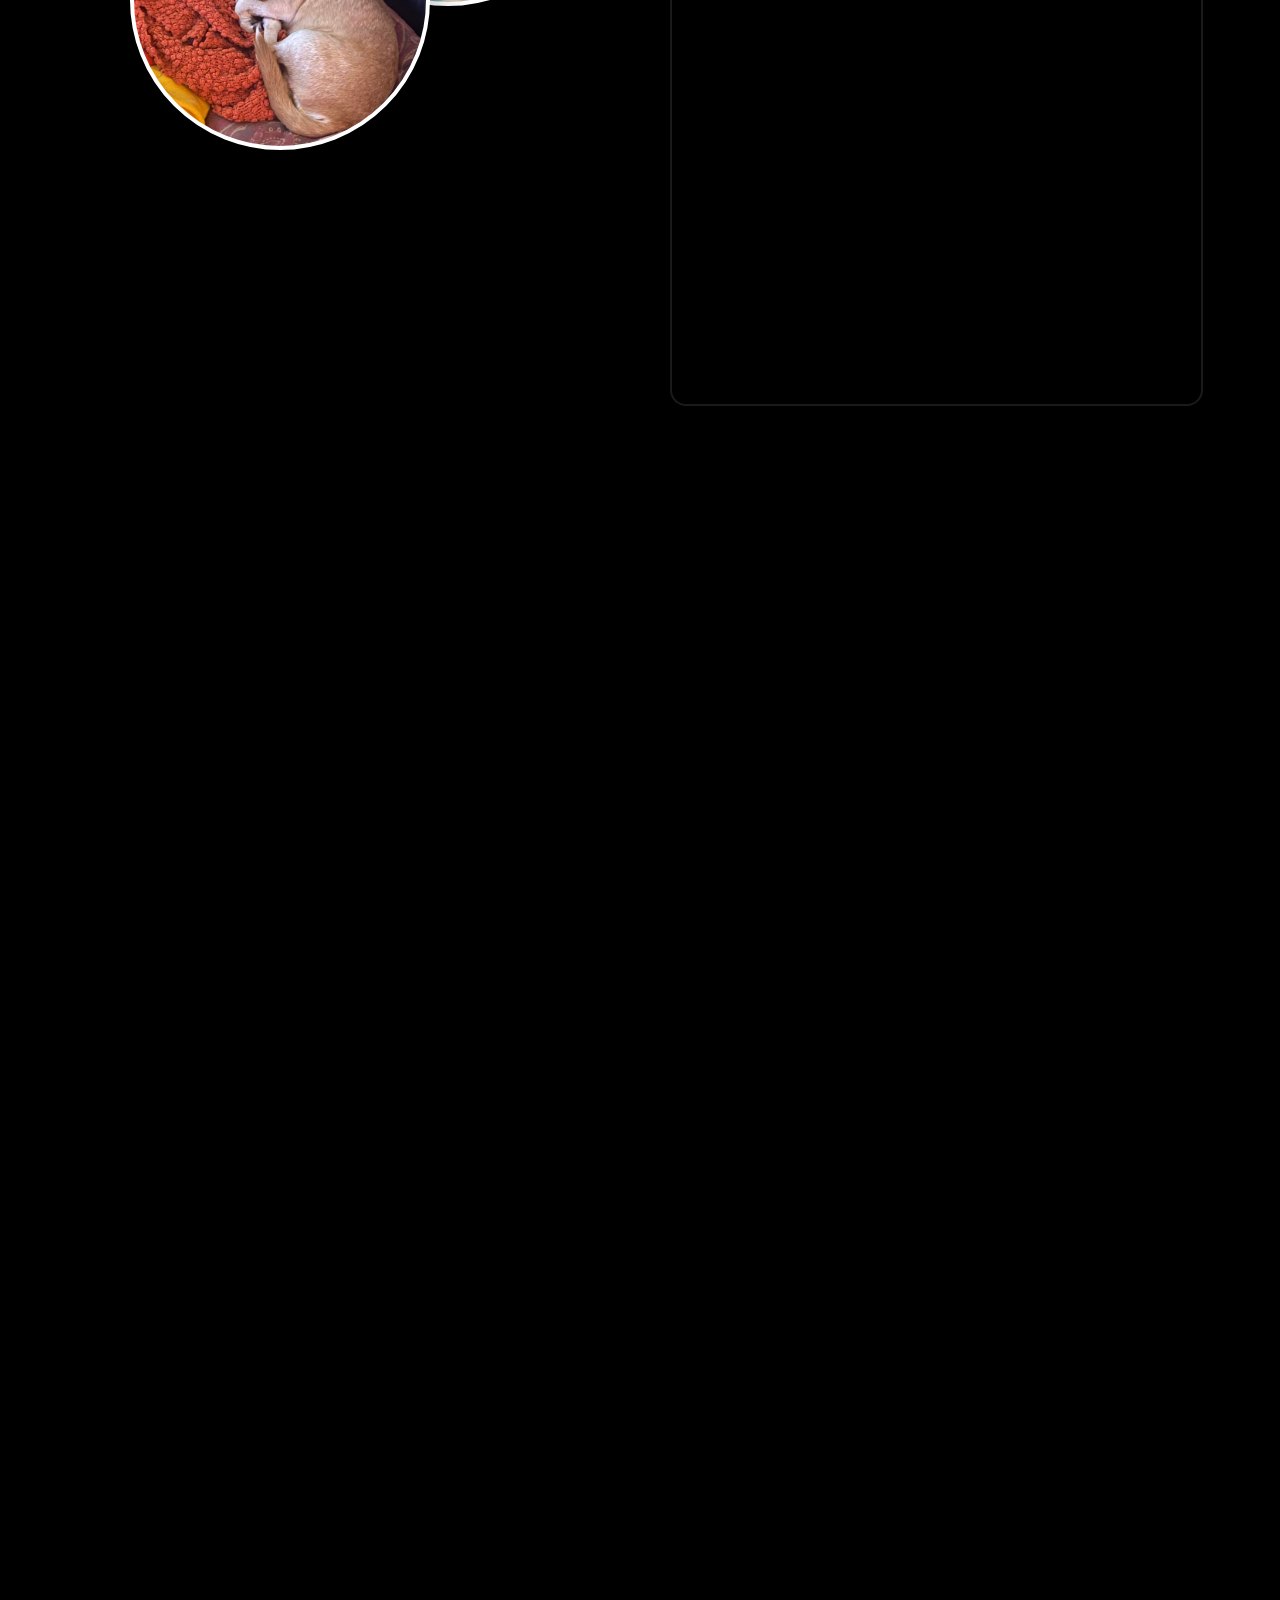
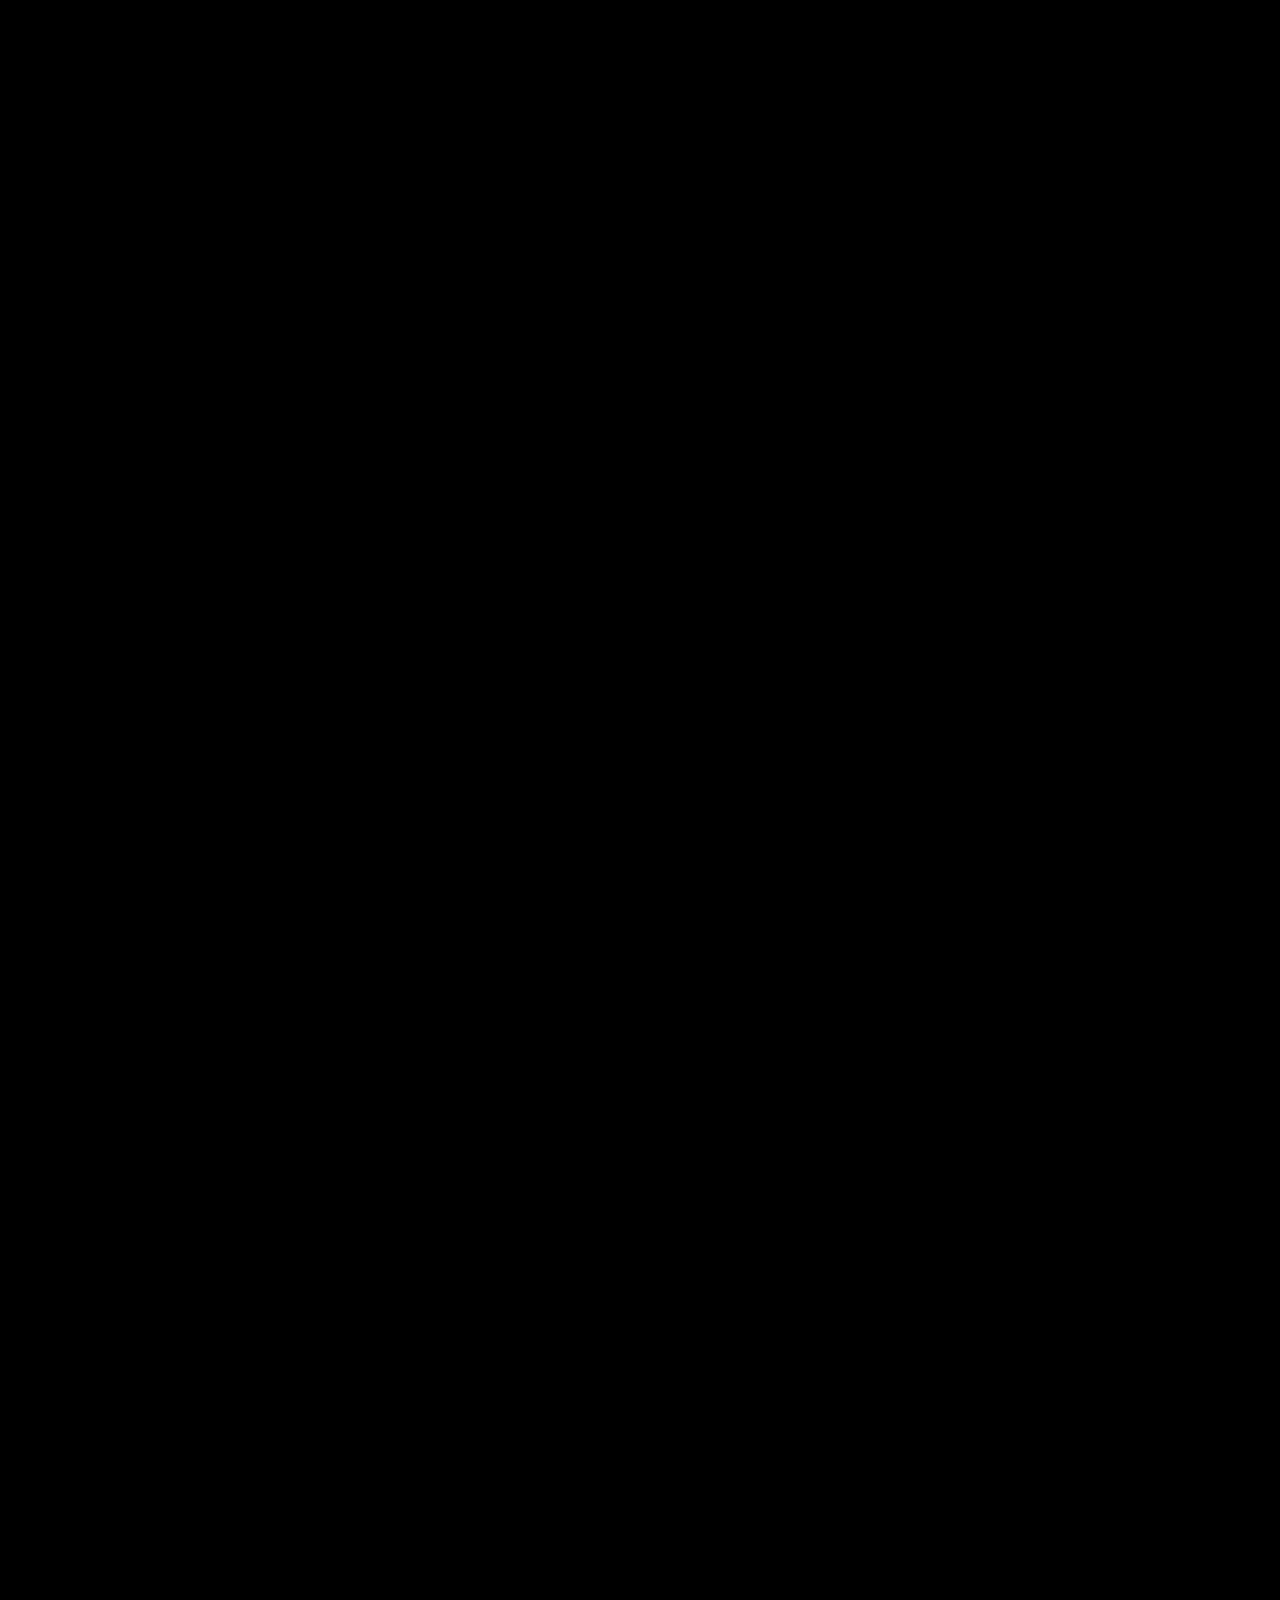
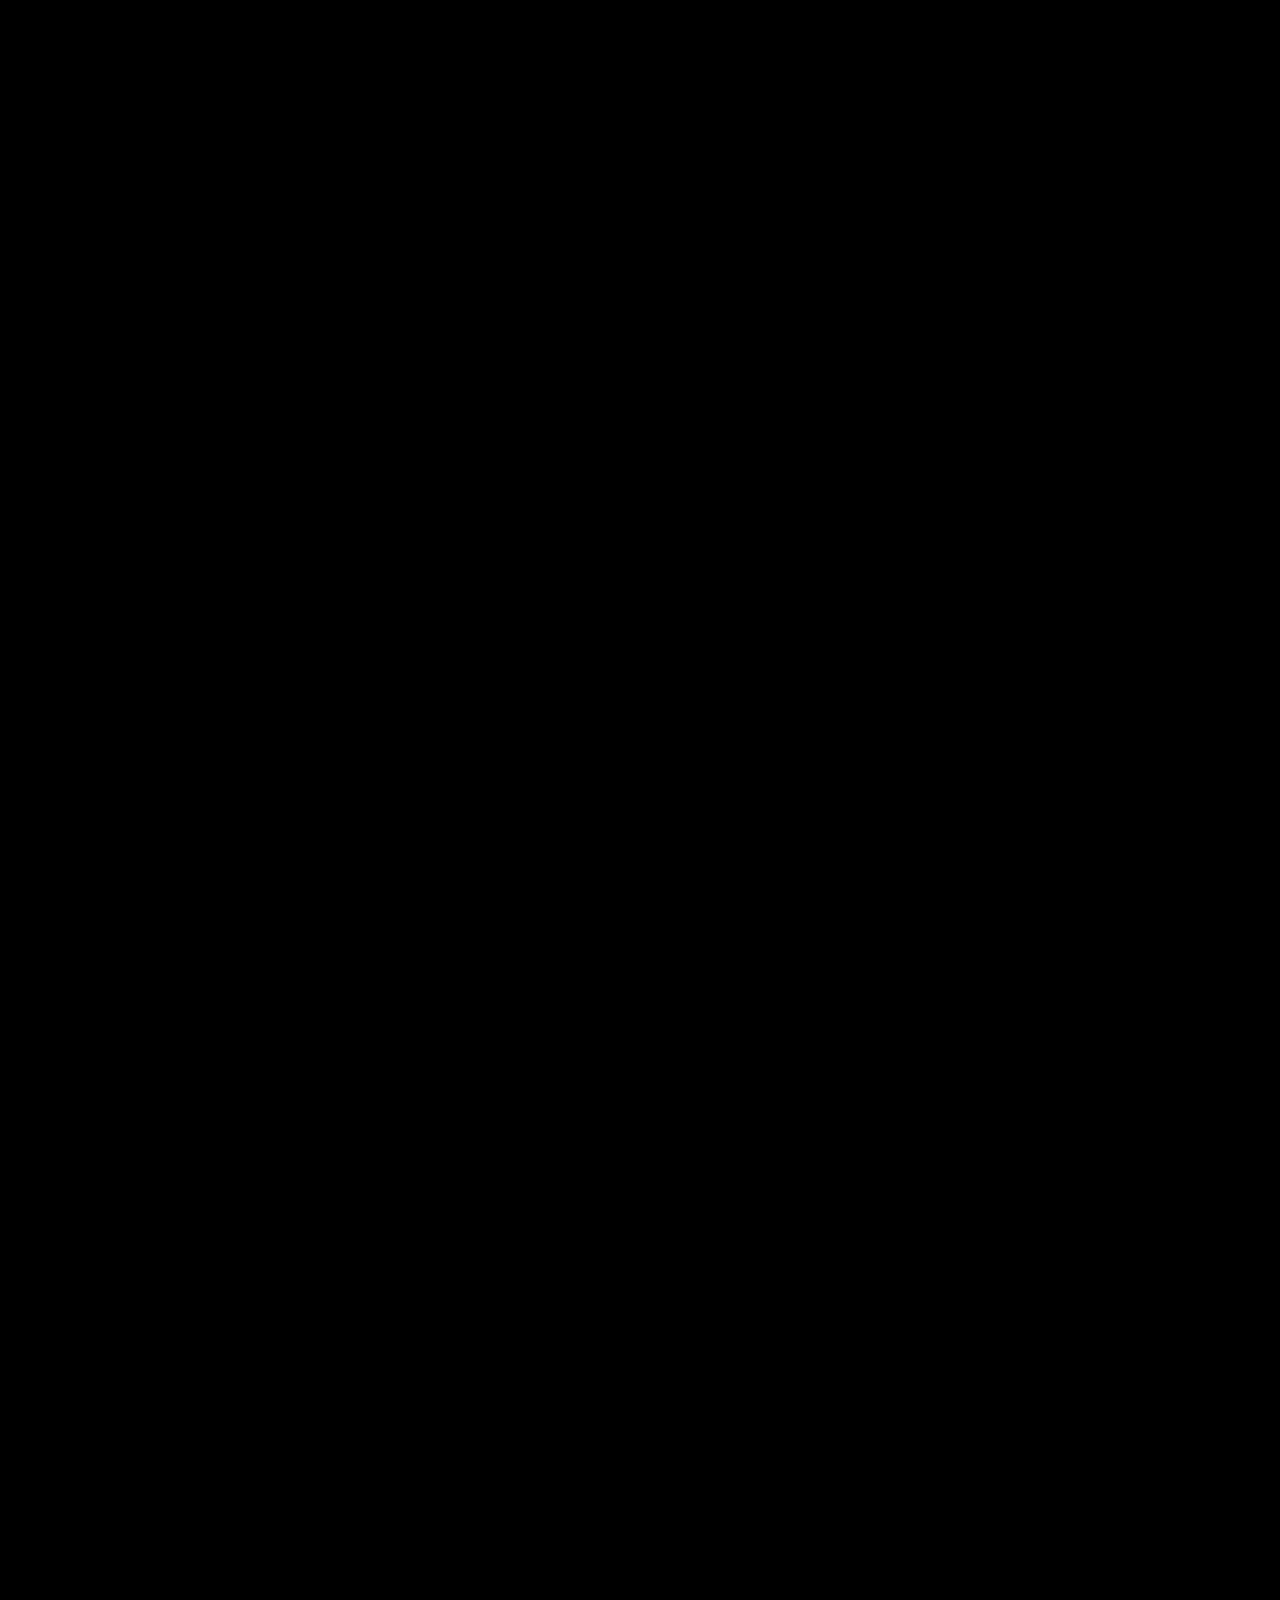
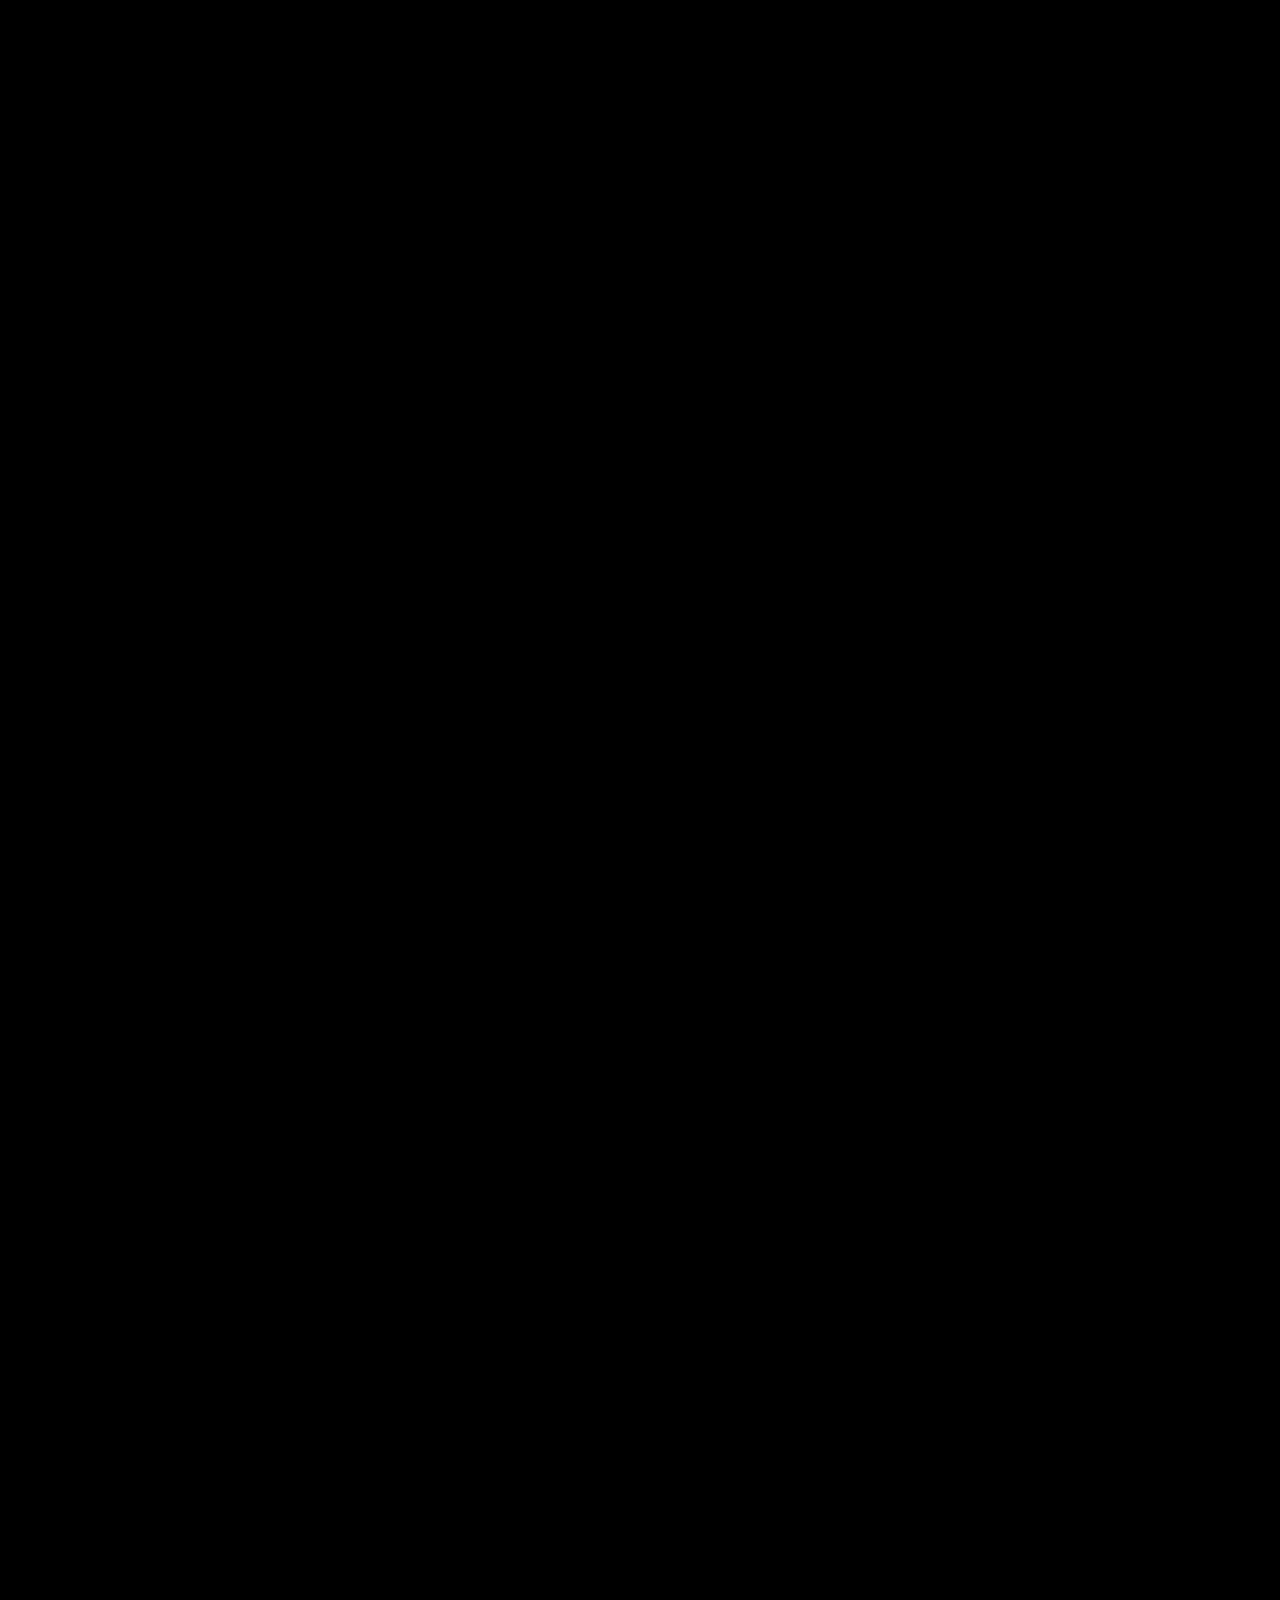
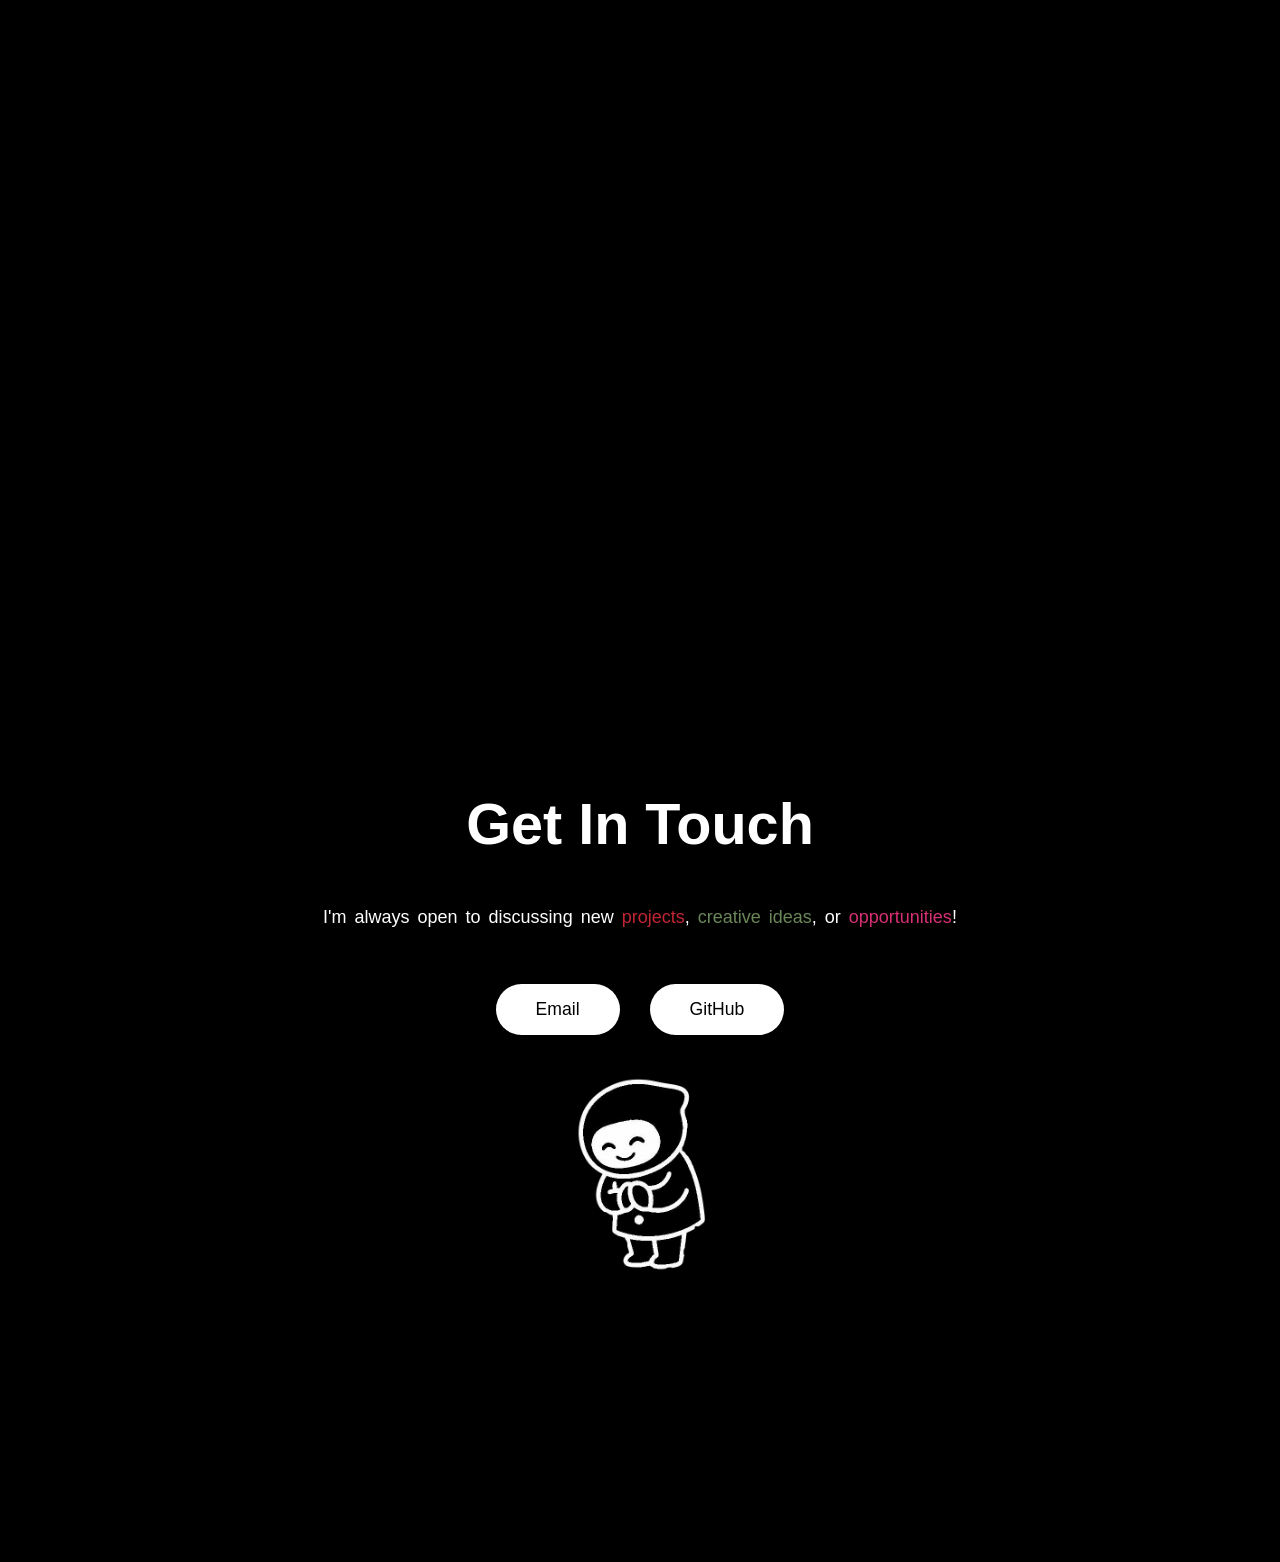
==== commit a1848e01: "Added more pictures of the mascot, added a project card animation for each project so that a descrop" ====
--- a/index.html
+++ b/index.html
@@ -23,6 +23,7 @@
     </section>
 
     <section class="about">
+        <img src="mascot-leaning.png" alt="Mascot Peeking" class="mascot-leaning">
         <div class="about-header">
             <h2>About Me</h2>
         </div>
@@ -69,22 +70,87 @@
         </div>
         <div class="projects-container">
             <a href="project-1.html" class="project-card" data-index="0">
-                <div class="project-thumbnail" style="background-image: url('photos/background.jpg');"></div>
-                <div class="project-title">Project 1</div>
+                <div class="project-thumbnail">
+                    <video muted loop playsinline preload="metadata">
+                        <source src="videos/algo-vis.mp4" type="video/mp4">
+                    </video>
+                </div>
+                <div class="project-overlay">
+                    <button class="view-more-btn">View More</button>
+                </div>
+                <div class="project-info">
+                    <div class="project-title">Dev Simplified</div>
+                    <div class="project-description">Brief description goes here</div>
+                </div>
             </a>
             <a href="project-2.html" class="project-card" data-index="1">
-                <div class="project-thumbnail" style="background-image: url('photos/background.jpg');"></div>
-                <div class="project-title">Project 2</div>
+                <div class="project-thumbnail">
+                    <video muted loop playsinline preload="metadata">
+                        <source src="videos/misty.mp4" type="video/mp4">
+                    </video>
+                </div>
+                <div class="project-overlay">
+                    <button class="view-more-btn">View More</button>
+                </div>
+                <div class="project-info">
+                    <div class="project-title">Misty Robot</div>
+                    <div class="project-description">Brief description goes here</div>
+                </div>
             </a>
             <a href="project-3.html" class="project-card" data-index="2">
-                <div class="project-thumbnail" style="background-image: url('photos/background.jpg');"></div>
-                <div class="project-title">Project 3</div>
+                <div class="project-thumbnail">
+                    <video muted loop playsinline preload="metadata">
+                        <source src="videos/last-stand.mp4" type="video/mp4">
+                    </video>
+                </div>
+                <div class="project-overlay">
+                    <button class="view-more-btn">View More</button>
+                </div>
+                <div class="project-info">
+                    <div class="project-title">Last Stand</div>
+                    <div class="project-description">Brief description goes here</div>
+                </div>
             </a>
             <a href="project-4.html" class="project-card" data-index="3">
-                <div class="project-thumbnail" style="background-image: url('photos/background.jpg');"></div>
-                <div class="project-title">Project 4</div>
+                <div class="project-thumbnail">
+                    <video muted loop playsinline preload="metadata">
+                        <source src="videos/election-vis.mp4" type="video/mp4">
+                    </video>
+                </div>
+                <div class="project-overlay">
+                    <button class="view-more-btn">View More</button>
+                </div>
+                <div class="project-info">
+                    <div class="project-title">Election Map Visualizer</div>
+                    <div class="project-description">Brief description goes here</div>
+                </div>
+            </a>
+            <a href="project-5.html" class="project-card" data-index="4"> 
+                <div class="project-thumbnail">
+                    <img src="mascot-confused.png" class="mascot-confused">
+                </div>
+                <div class="project-info">
+                    <div class="project-title">Under Construction</div>
+                    <div class="project-description">Brief description goes here</div>
+                </div>
             </a>
         </div>
+    </section>
+
+    <section class="contact">
+        <div class="contact-header">
+            <h2>Get In Touch</h2>
+        </div>
+        <div class="contact-description">
+            <p>
+                I'm always open to discussing new <span class="code-function">projects</span>, <span class="code-string">creative ideas</span>, or <span class="code-number">opportunities</span>!
+            </p>
+        </div>
+        <div class="contact-links">
+            <a href="mailto:bbarragancid23@uchicago.edu" class="contact-link">Email</a>
+            <a href="https://github.com/bbarragancid23" target="_blank" class="contact-link">GitHub</a>
+        </div>
+        <img src="mascot-bowing.png" alt="Mascot Bowing" class="mascot-bowing">
     </section>
 
     <script src="script.js"></script>
--- a/styles.css
+++ b/styles.css
@@ -223,13 +223,24 @@
     position: relative;
     align-self: start; /* Keep text at top, don't try to center */
     background: rgba(0,0,0,0.55);
-    border: 1px solid rgba(255,255,255,0.08);
+    border: 2px solid rgba(255,255,255,0.10);
     border-radius: 16px;
     padding: 28px;
     backdrop-filter: blur(6px);
     box-shadow: var(--shadow);
     /* Reserve space to prevent layout shift */
-    min-height: 400px; /* Adjust this to match your final text height */
+    min-height: 800px; /* Adjust this to match your final text height */
+    z-index: 1;
+}
+
+.mascot-leaning {
+    position: absolute;
+    inset: 0;
+    margin: auto;
+    bottom: 0%;
+    left: -0.5%;
+    max-width: 10%;
+    z-index: 999;
 }
 
 .about-text .placeholder {
@@ -334,7 +345,7 @@
 .projects-container {
     position: relative;
     width: 100%;
-    min-height: calc(100vh + 3.5 * 1200px); /* Space for 4 cards with spacing */
+    min-height: calc(100vh + 4.5 * 1200px); /* Space for 4 cards with spacing */
     overflow: visible;
 }
 
@@ -363,18 +374,6 @@
     bottom: 0;
     transform: translateX(-50%) translateY(100%);
 }
-/* 
-.project-card.placed {
-    position: sticky !important;
-    top: 50vh !important;
-    left: 50% !important;
-    transform: translateX(-50%) translateY(-50%) scale(1) !important;
-    width: 90vw !important;
-    height: 75vh !important;
-    max-width: 1400px !important;
-    min-height: 550px !important;
-    transition: none !important; /* Disable transitions when placed to prevent issues 
-} */
 
 .project-card.placed {
     position: sticky;
@@ -397,26 +396,111 @@
 .project-thumbnail {
     position: absolute;
     inset: 0;
-    background-size: cover;
-    background-position: center;
-    opacity: 0.5;
+    overflow: hidden;
     z-index: 1;
+    transition: filter 0.3s ease;
+}
+
+.project-thumbnail video {
+    width: 100%;
+    height: 100%;
+    object-fit: cover;
+    object-position: center;
+}
+/* Darken on hover */
+.project-card:hover .project-thumbnail {
+    filter: brightness(0.4);
+}
+
+/* Less dimming for the 3rd project (Last Stand) since video is darker */
+.project-card:nth-child(3):hover .project-thumbnail {
+    filter: brightness(0.7);
+}
+
+/* Overlay for button */
+.project-overlay {
+    position: absolute;
+    inset: 0;
+    display: flex;
+    align-items: center;
+    justify-content: center;
+    z-index: 2;
+    opacity: 0;
     transition: opacity 0.3s ease;
-}
-
-.project-card:hover .project-thumbnail {
-    opacity: 0.6;
+    pointer-events: none; /* Allow clicks to pass through to the card link */
+}
+
+.project-card:hover .project-overlay {
+    opacity: 1;
+}
+
+.view-more-btn {
+    background: var(--white);
+    color: var(--black);
+    border: none;
+    padding: 16px 40px;
+    font-size: 1.1rem;
+    font-weight: 600;
+    border-radius: 30px;
+    cursor: pointer;
+    transform: translateY(20px);
+    transition: transform 0.3s ease, box-shadow 0.3s ease;
+    pointer-events: auto; /* Make button clickable */
+    box-shadow: 0 4px 15px rgba(0, 0, 0, 0.3);
+}
+
+.project-card:hover .view-more-btn {
+    transform: translateY(0);
+}
+
+.view-more-btn:hover {
+    transform: translateY(-2px);
+    box-shadow: 0 6px 20px rgba(0, 0, 0, 0.4);
+}
+
+/* Project info box at bottom */
+.project-info {
+    position: absolute;
+    bottom: 0;
+    left: 0;
+    right: 0;
+    background: rgba(0, 0, 0, 0.85);
+    padding: 30px 40px;
+    z-index: 3;
+    transform: translateY(100%);
+    opacity: 0;
+    visibility: hidden;
+    transition: transform 0.3s ease, opacity 0.3s ease, visibility 0.3s ease;
+    backdrop-filter: blur(10px);
+}
+
+.project-card:hover .project-info {
+    transform: translateY(0);
+    opacity: 1;
+    visibility: visible;
 }
 
 .project-title {
-    position: absolute;
-    bottom: 40px;
-    left: 40px;
     font-size: 2.4rem;
     font-weight: 600;
     color: var(--white);
-    z-index: 2;
-    text-shadow: 0 2px 10px rgba(0,0,0,0.5);
+    margin-bottom: 12px;
+}
+
+.project-description {
+    font-size: 1.1rem;
+    color: rgba(255, 255, 255, 0.8);
+    line-height: 1.6;
+}
+
+.mascot-confused {
+    position: absolute;
+    inset: 0;
+    margin: auto;
+    bottom: 0%;
+    left: 0%;
+    max-width: 10%;
+    z-index: 999;
 }
 
 /* Responsive for Projects */
@@ -436,12 +520,103 @@
         height: 70vh;
     }
     
+    .project-info {
+        padding: 20px 30px;
+    }
+    
     .project-title {
         font-size: 1.8rem;
-        bottom: 30px;
-        left: 30px;
-    }
-}
+        margin-bottom: 8px;
+    }
+    
+    .project-description {
+        font-size: 1rem;
+    }
+    
+    .view-more-btn {
+        padding: 14px 32px;
+        font-size: 1rem;
+    }
+}
+
+/* Contact Section */
+
+.contact {
+    position: relative;
+    background: var(--black);
+    color: var(--white);
+    padding: 0 6vw;
+    overflow: hidden;
+    min-height: 75vh;
+}
+
+.contact-header {
+    position: relative;
+    text-align: center;
+    margin-bottom: 50px;
+    z-index: 1;
+    opacity: 0;
+    transform: translateY(30px);
+    transition: opacity 0.8s ease-out, transform 0.8s ease-out;
+}
+
+.contact-header.visible {
+    opacity: 1;
+    transform: translateY(0);
+}
+
+.contact-header h2 {
+    font-size: 3.6rem;
+}
+
+.contact-description {
+    position: relative;
+    text-align: center;
+    padding-bottom: 5%;
+}
+
+.contact-description p {
+    font-size: large;
+    font-weight: 500;
+    word-spacing: 3px;
+}
+
+.contact-links {
+    display: flex;
+    justify-content: center;
+    gap: 30px;
+    flex-wrap: wrap;
+    padding-bottom: 2%;
+}
+
+.contact-link {
+    padding: 15px 40px;
+    background: var(--white);
+    color: var(--black);
+    text-decoration: none;
+    border-radius: 30px;
+    font-size: 1.1rem;
+    font-weight: 500;
+    transition: transform 0.3s ease, box-shadow 0.3s ease;
+    display: inline-block;
+}
+
+.contact-link:hover {
+    transform: translateY(-3px);
+    box-shadow: var(--card-shadow);
+    cursor: pointer;
+}
+
+.mascot-bowing {
+    position: relative;
+    inset: 0;
+    margin: auto;
+    bottom: 0%;
+    left: 40%;
+    max-width: 20%;
+}
+
+
 
 /* Responsive for About */
 @media (max-width: 900px) {
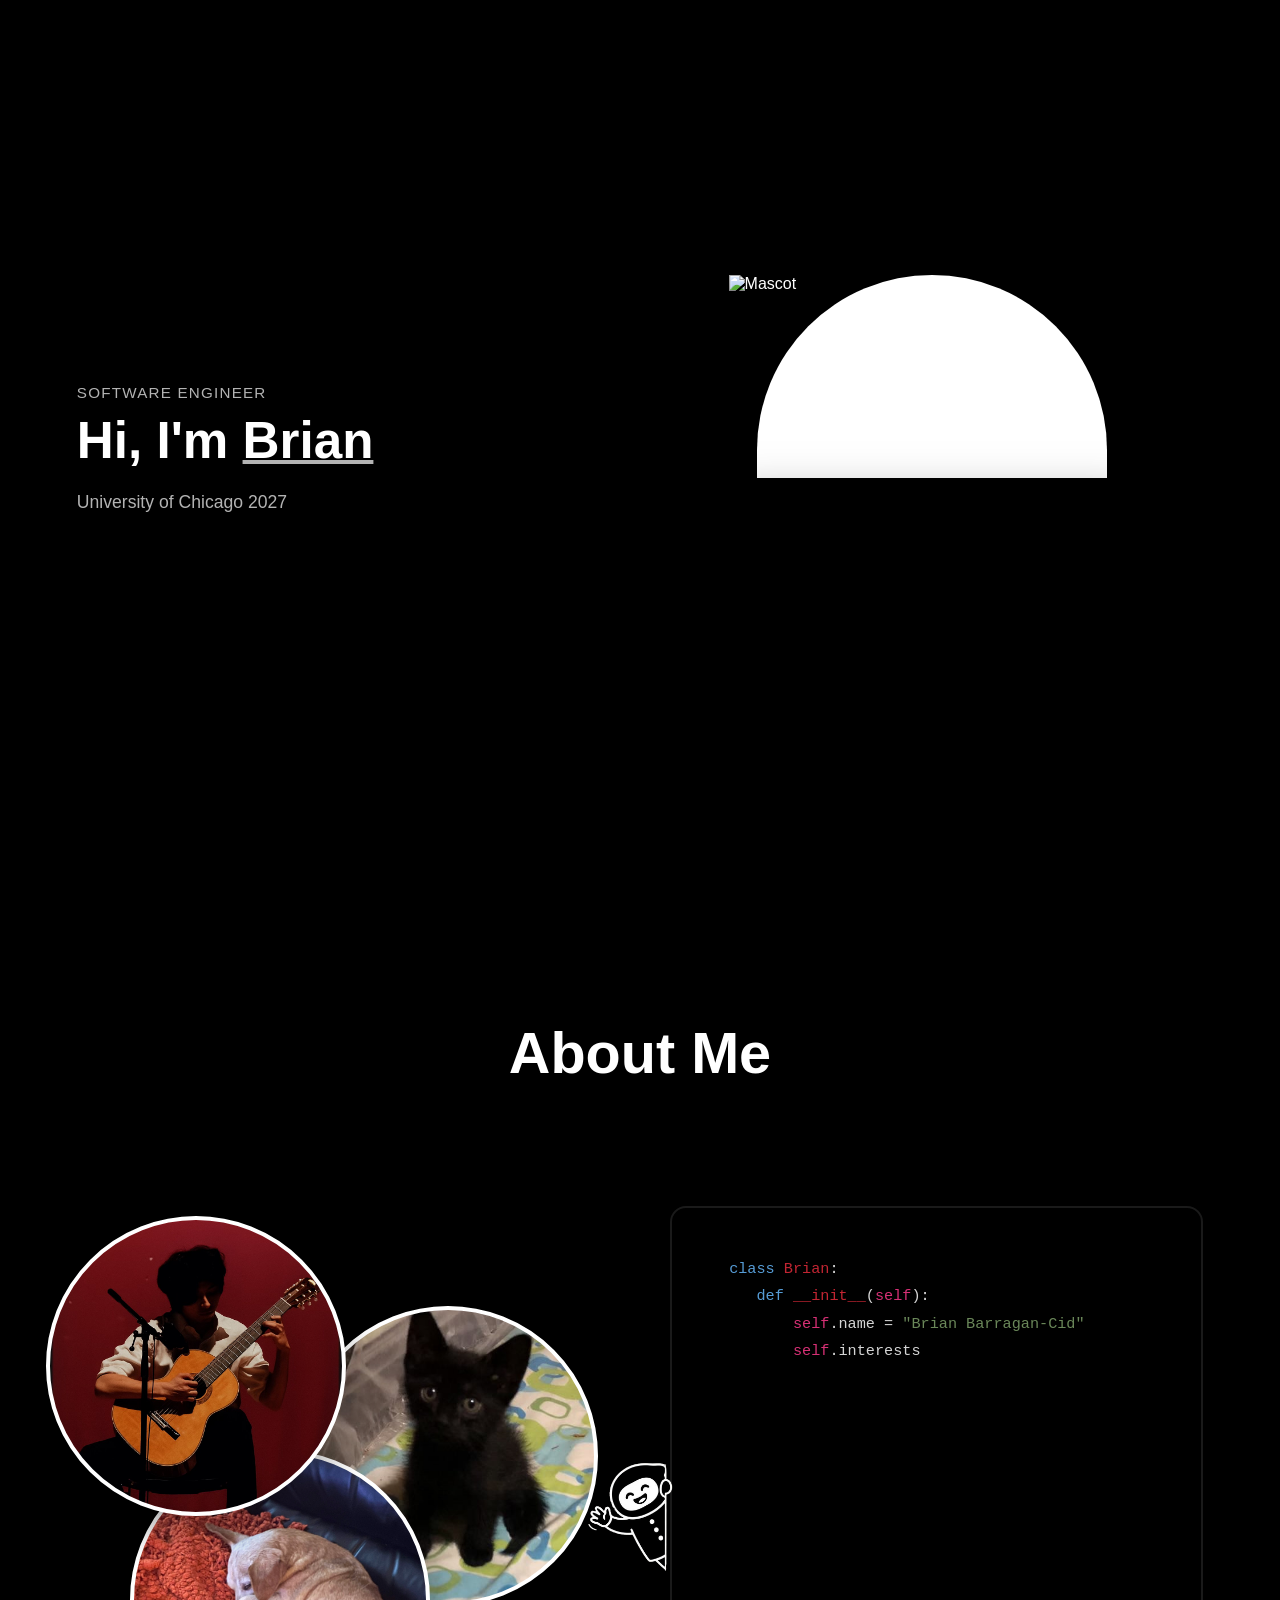
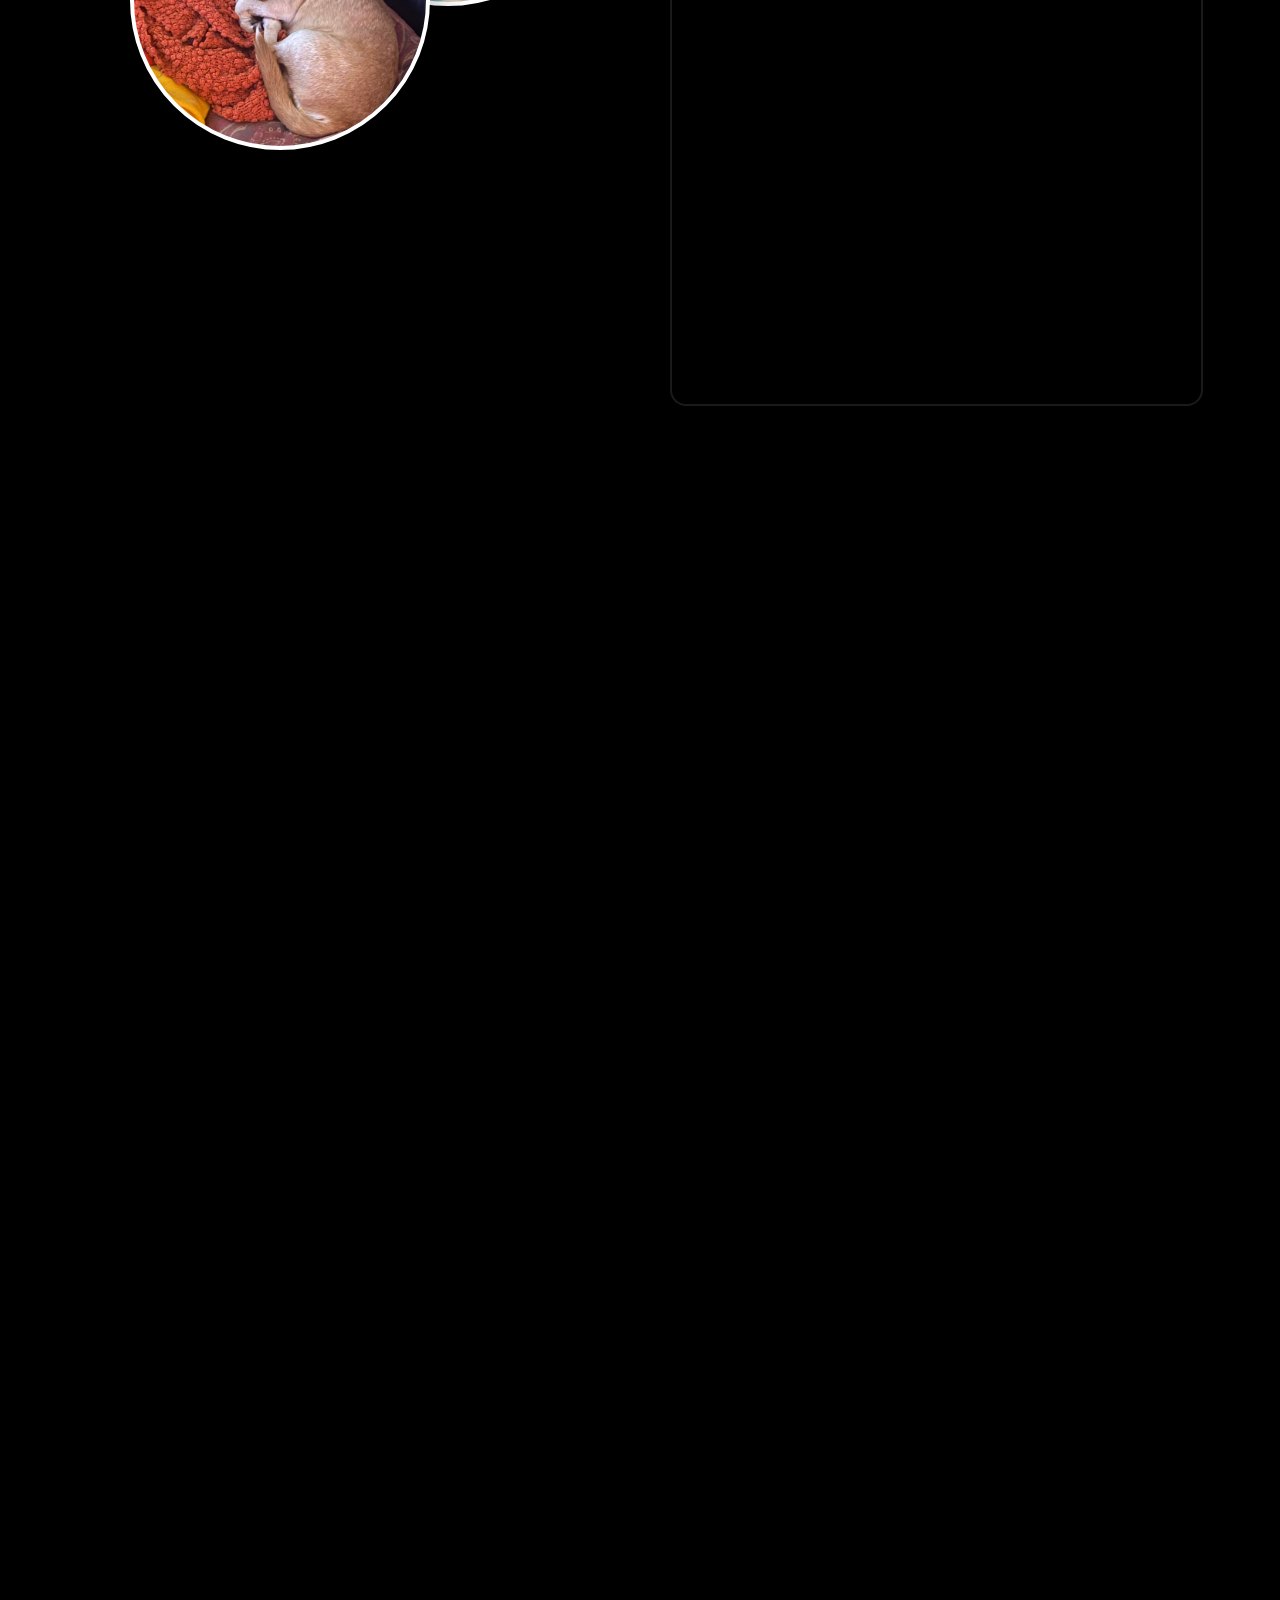
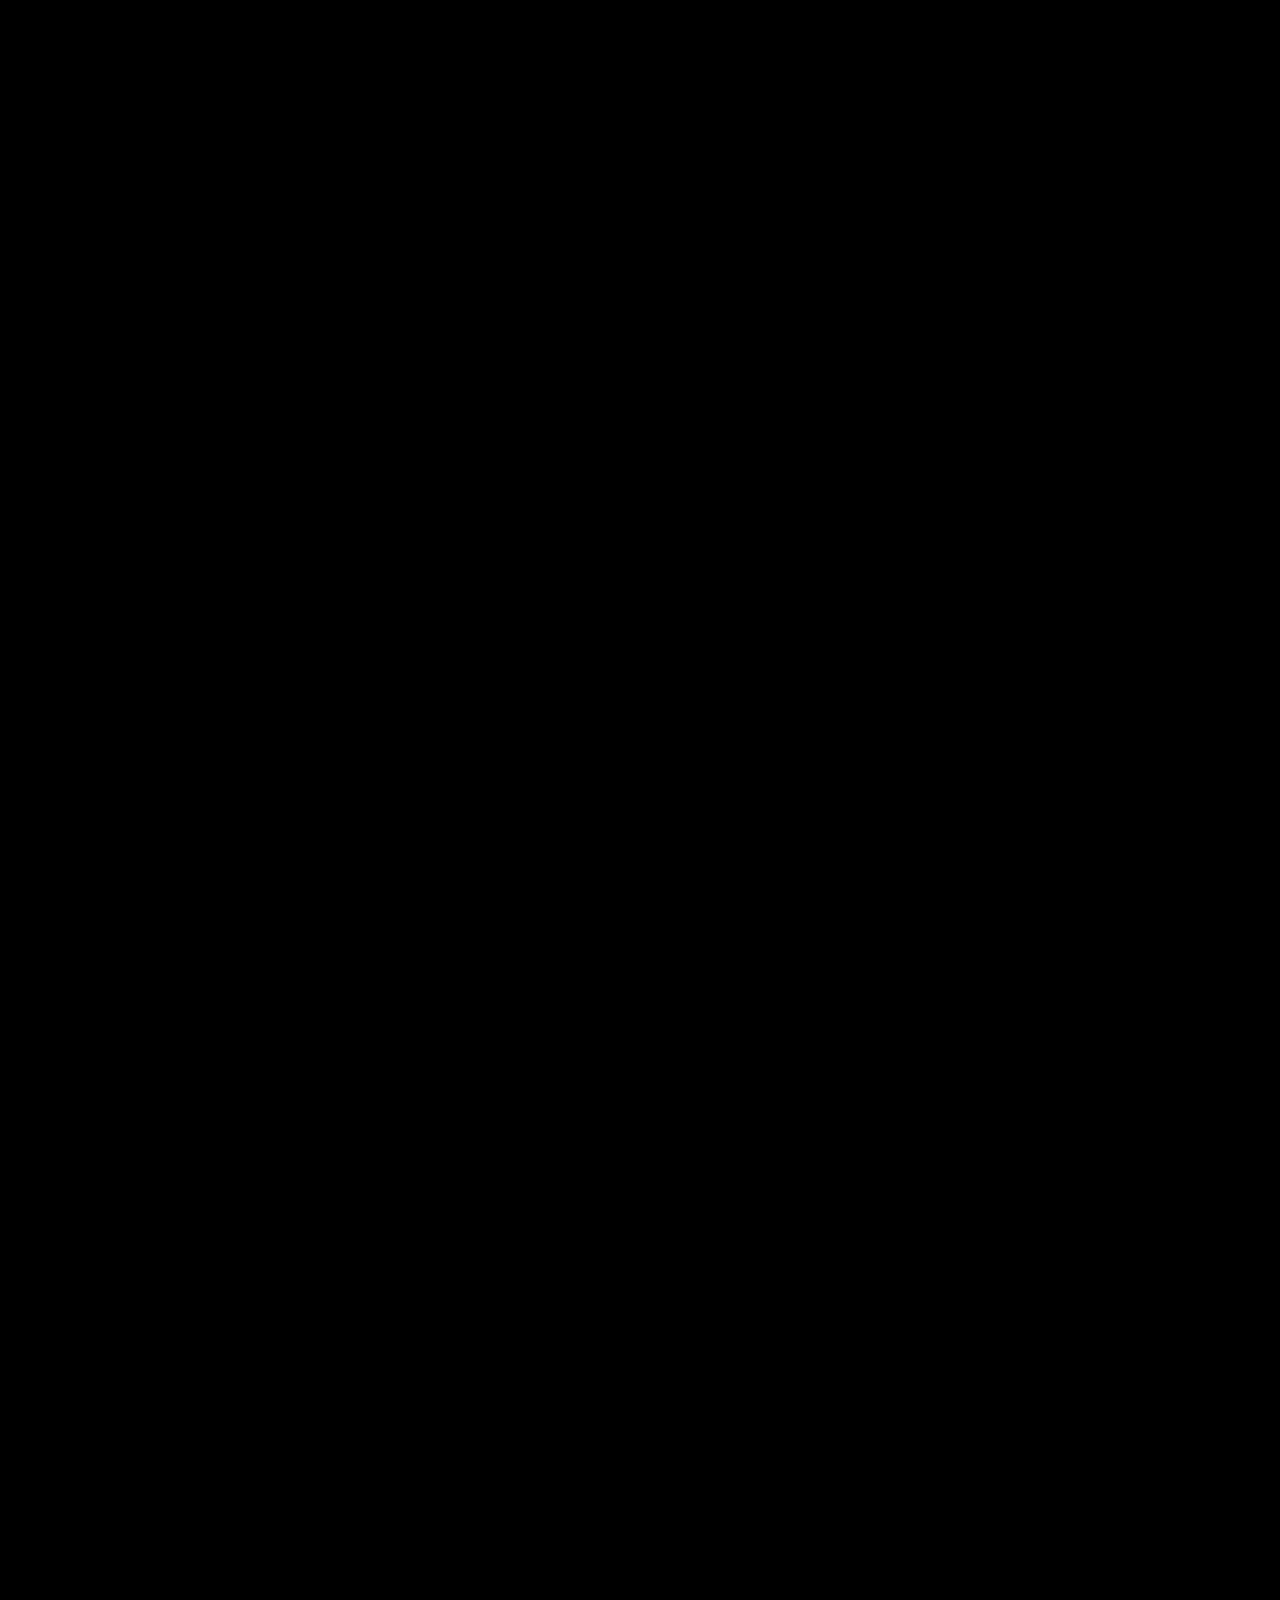
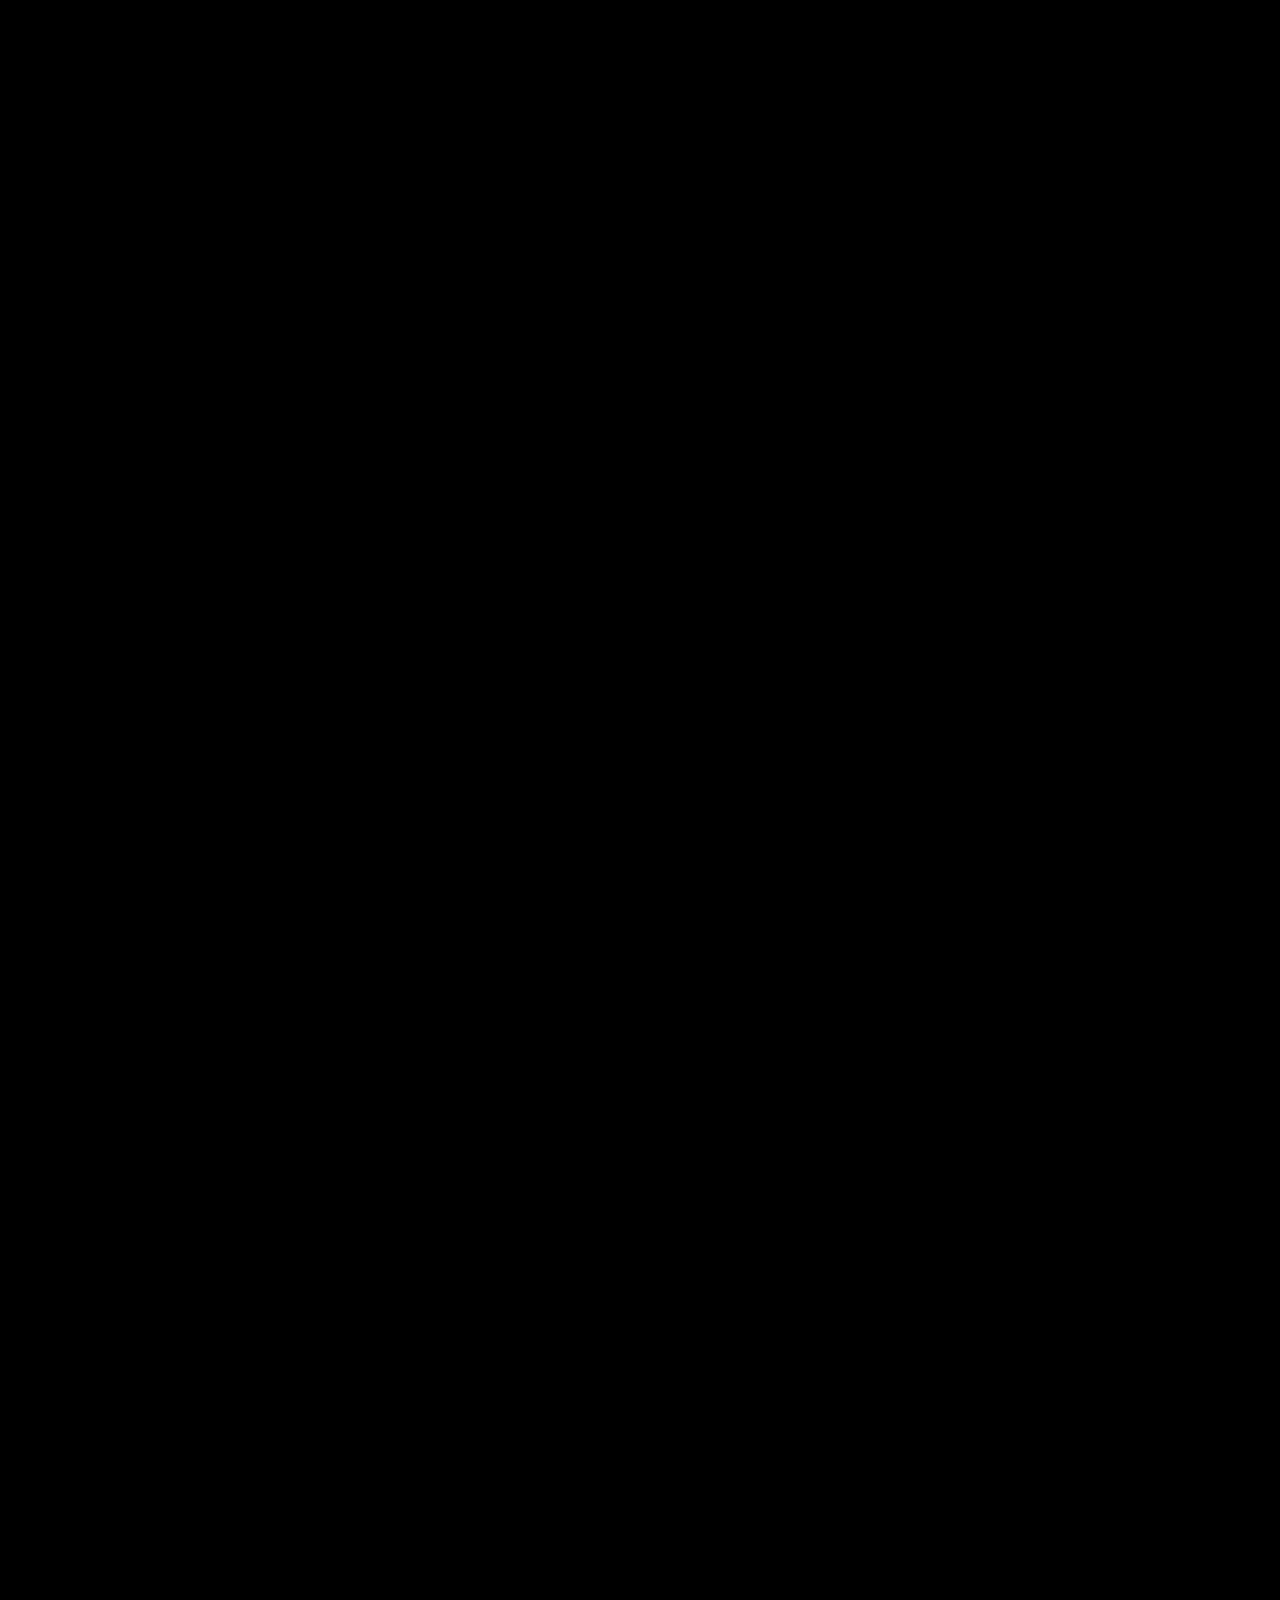
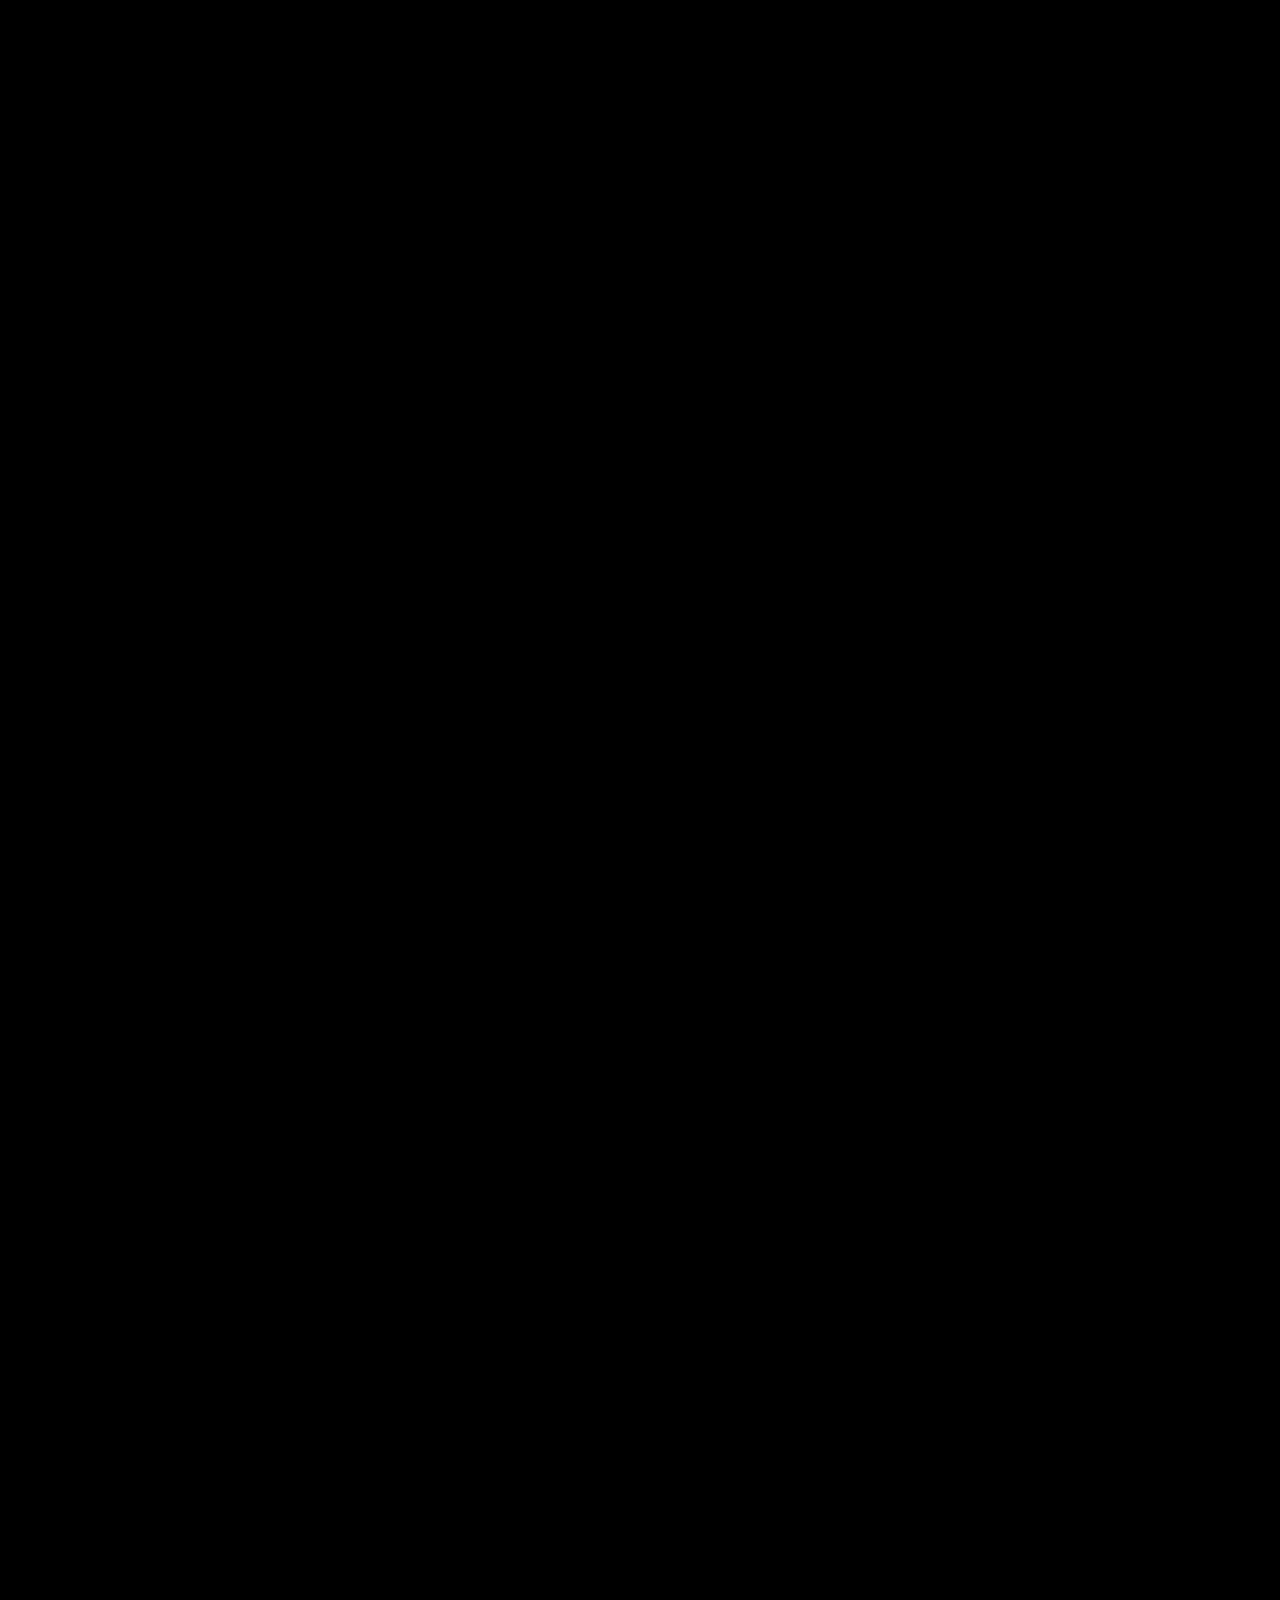
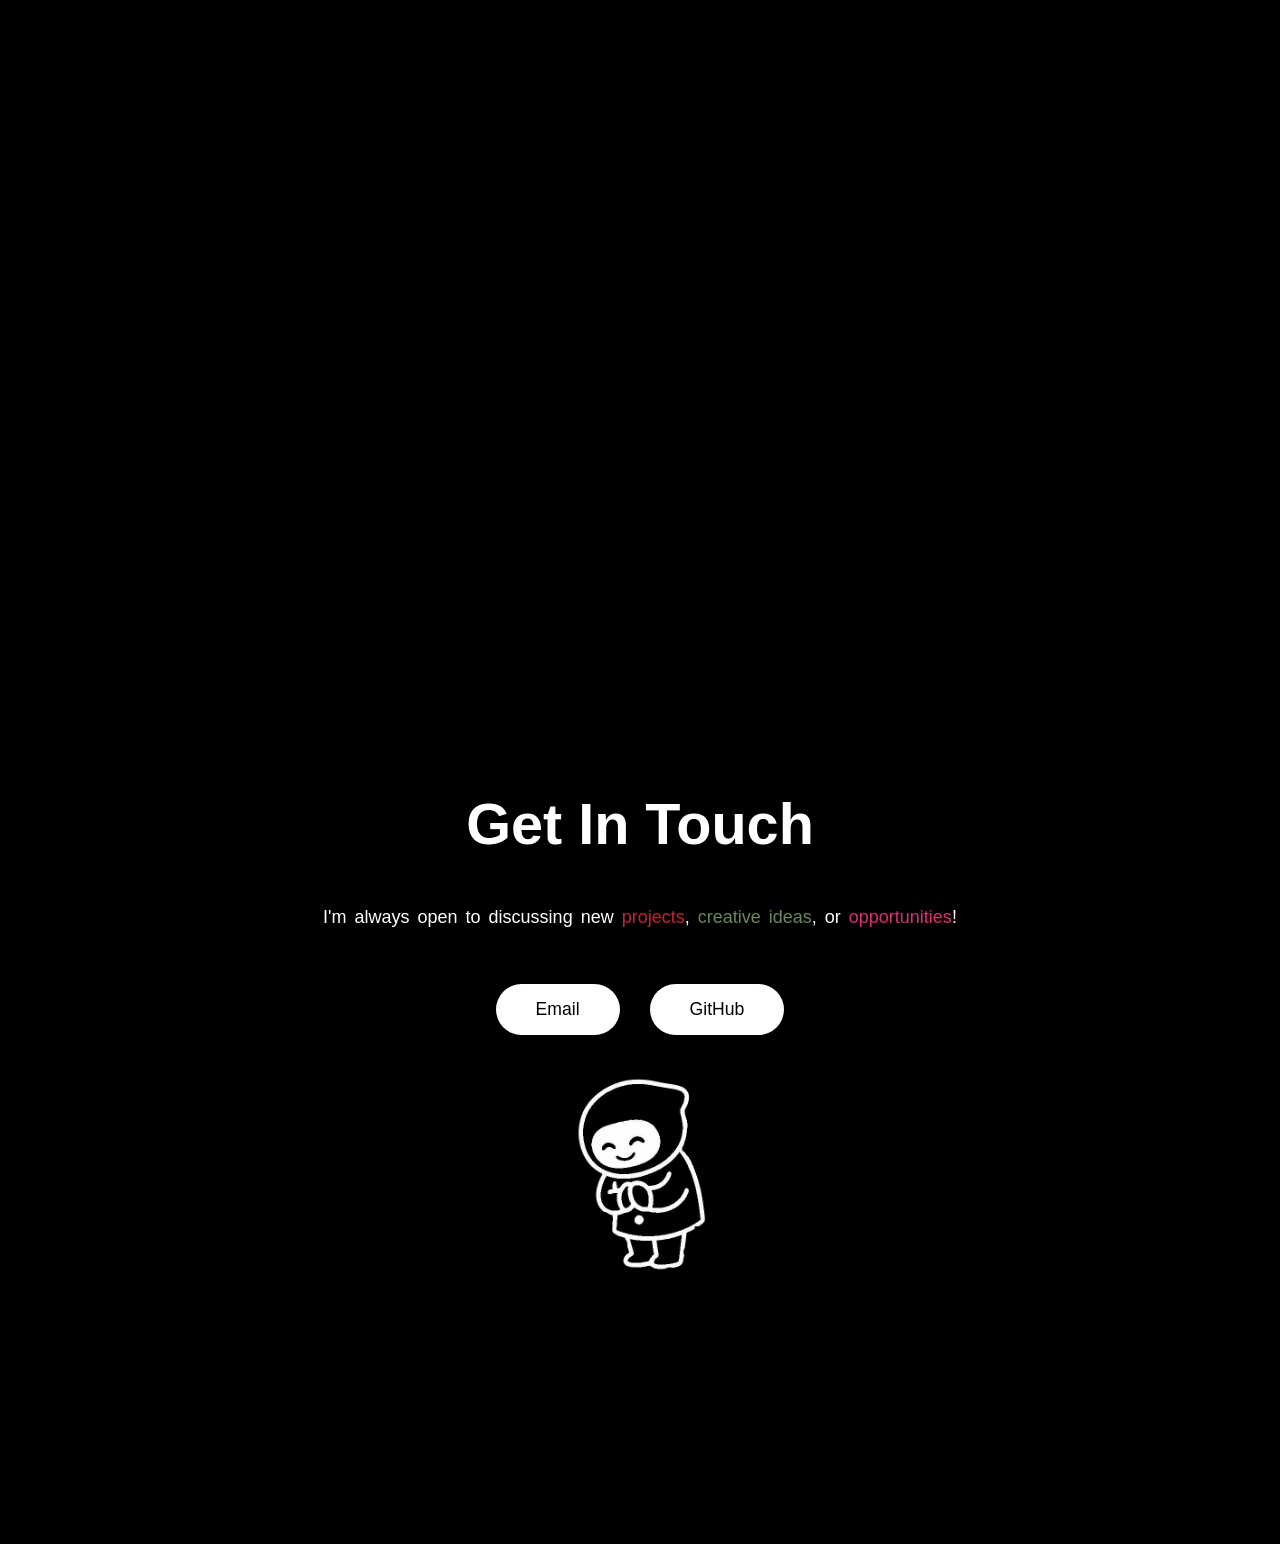
==== commit d7ee24c0: "Very small change from job_offer = False to job_offer = None" ====
--- a/index.html
+++ b/index.html
@@ -53,7 +53,7 @@
             return "keep iterating..."
         return "done? never. always room to improve"
     
-    def happiness_level(self, job_offer = False):
+    def happiness_level(self, job_offer = None):
         if ("Python" in self.skills and 
             len(self.pets) > 0 and job_offer):
             return "high"
@@ -75,12 +75,10 @@
                         <source src="videos/algo-vis.mp4" type="video/mp4">
                     </video>
                 </div>
-                <div class="project-overlay">
+                <div class="project-info">
+                    <div class="project-title">Dev Simplified
                     <button class="view-more-btn">View More</button>
-                </div>
-                <div class="project-info">
-                    <div class="project-title">Dev Simplified</div>
-                    <div class="project-description">Brief description goes here</div>
+                    </div>
                 </div>
             </a>
             <a href="project-2.html" class="project-card" data-index="1">
@@ -89,12 +87,10 @@
                         <source src="videos/misty.mp4" type="video/mp4">
                     </video>
                 </div>
-                <div class="project-overlay">
+                <div class="project-info">
+                    <div class="project-title">Misty Robot
                     <button class="view-more-btn">View More</button>
-                </div>
-                <div class="project-info">
-                    <div class="project-title">Misty Robot</div>
-                    <div class="project-description">Brief description goes here</div>
+                    </div>
                 </div>
             </a>
             <a href="project-3.html" class="project-card" data-index="2">
@@ -103,12 +99,11 @@
                         <source src="videos/last-stand.mp4" type="video/mp4">
                     </video>
                 </div>
-                <div class="project-overlay">
+
+                <div class="project-info">
+                    <div class="project-title">Last Stand
                     <button class="view-more-btn">View More</button>
-                </div>
-                <div class="project-info">
-                    <div class="project-title">Last Stand</div>
-                    <div class="project-description">Brief description goes here</div>
+                    </div>
                 </div>
             </a>
             <a href="project-4.html" class="project-card" data-index="3">
@@ -117,12 +112,10 @@
                         <source src="videos/election-vis.mp4" type="video/mp4">
                     </video>
                 </div>
-                <div class="project-overlay">
+                <div class="project-info">
+                    <div class="project-title">Election Map Visualizer
                     <button class="view-more-btn">View More</button>
-                </div>
-                <div class="project-info">
-                    <div class="project-title">Election Map Visualizer</div>
-                    <div class="project-description">Brief description goes here</div>
+                    </div>
                 </div>
             </a>
             <a href="project-5.html" class="project-card" data-index="4"> 
@@ -130,9 +123,11 @@
                     <img src="mascot-confused.png" class="mascot-confused">
                 </div>
                 <div class="project-info">
-                    <div class="project-title">Under Construction</div>
-                    <div class="project-description">Brief description goes here</div>
-                </div>
+                    <div class="project-title">Under Construction 
+                        <button class="view-more-btn">View More</button>
+                    </div>
+                </div> 
+
             </a>
         </div>
     </section>
